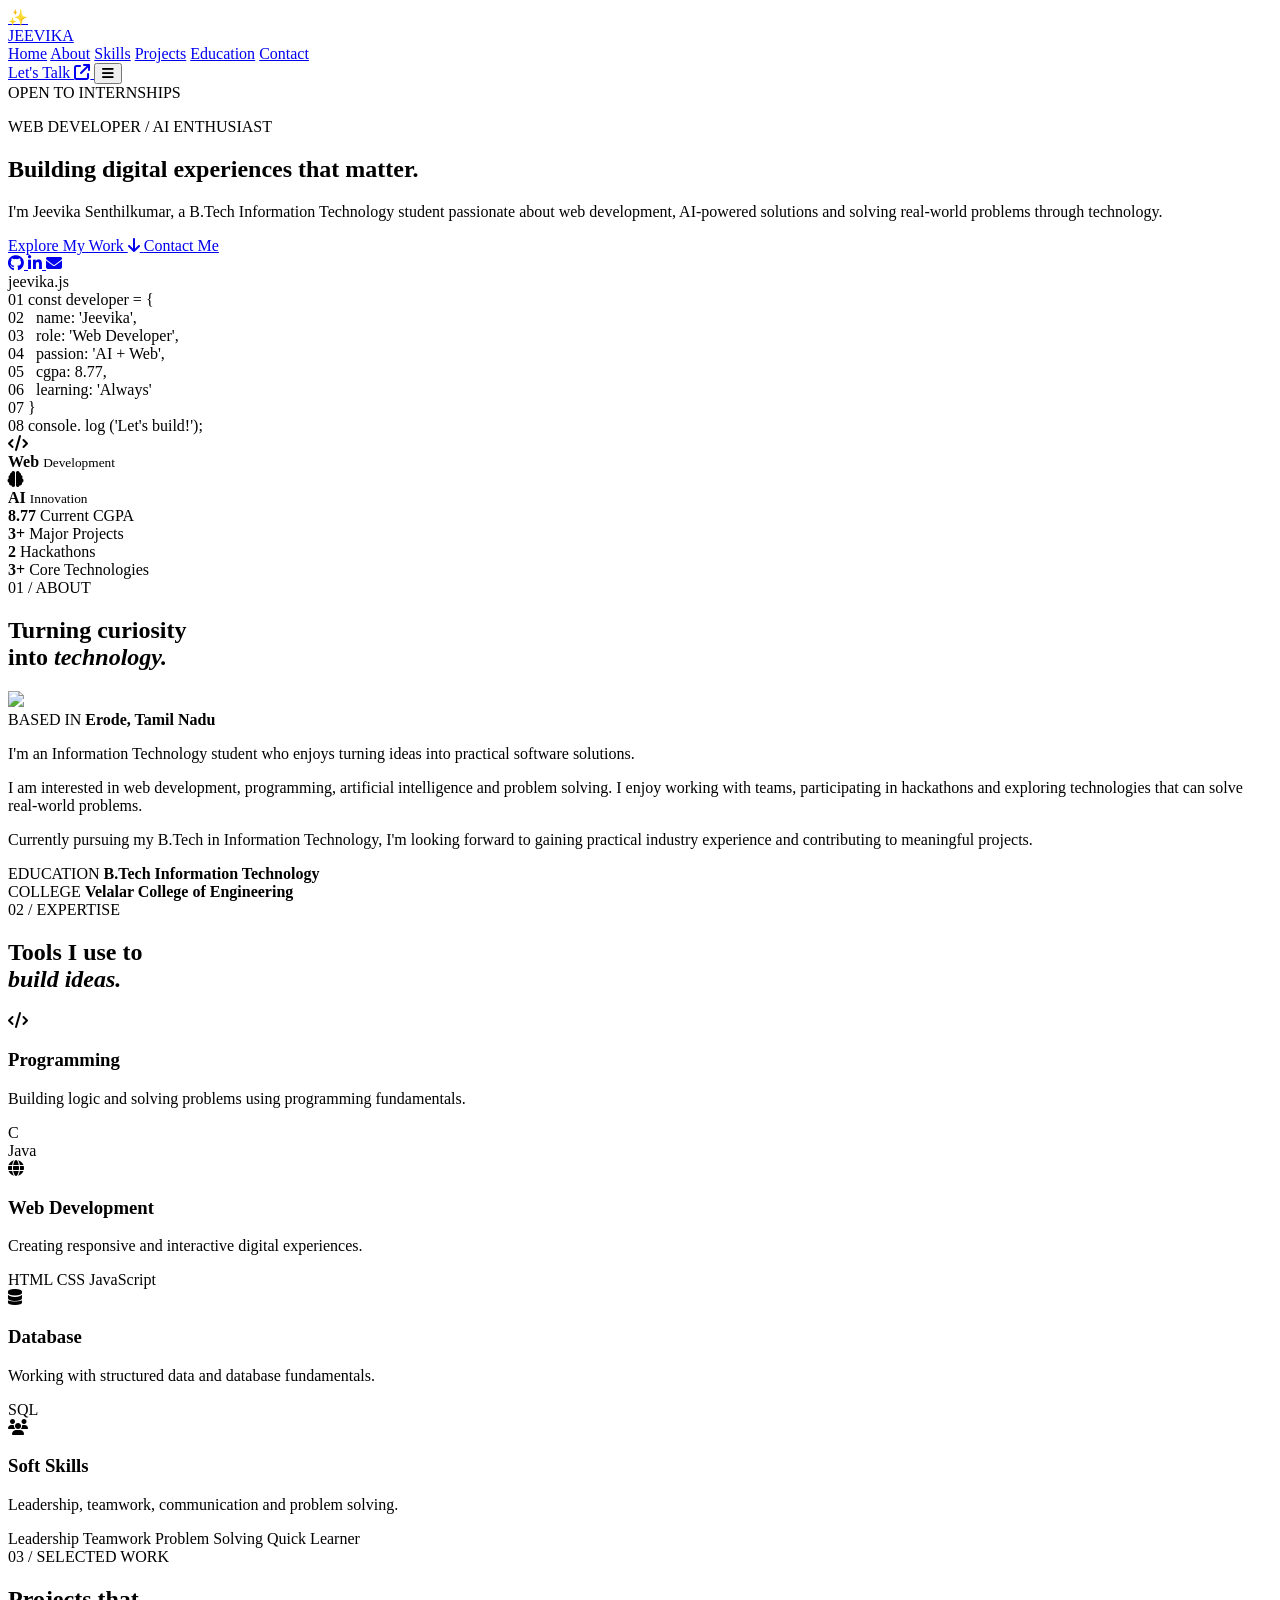
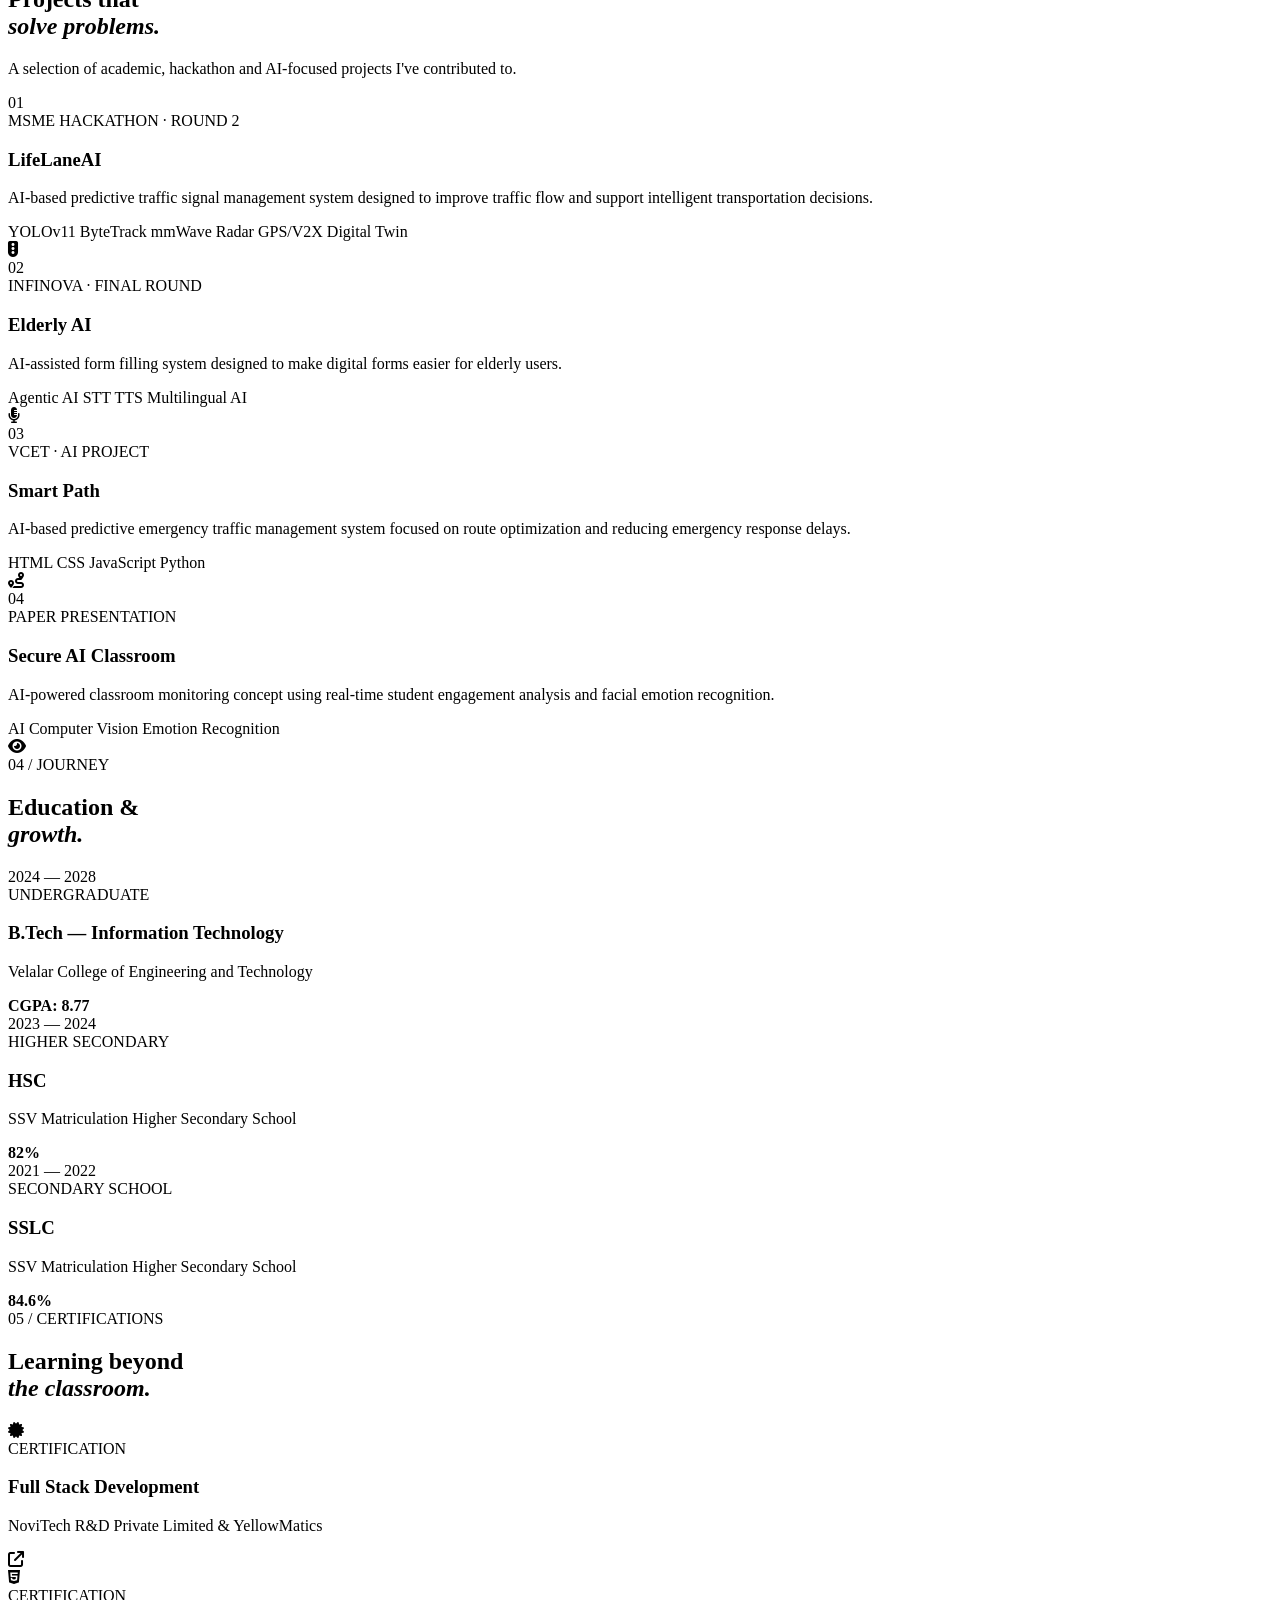
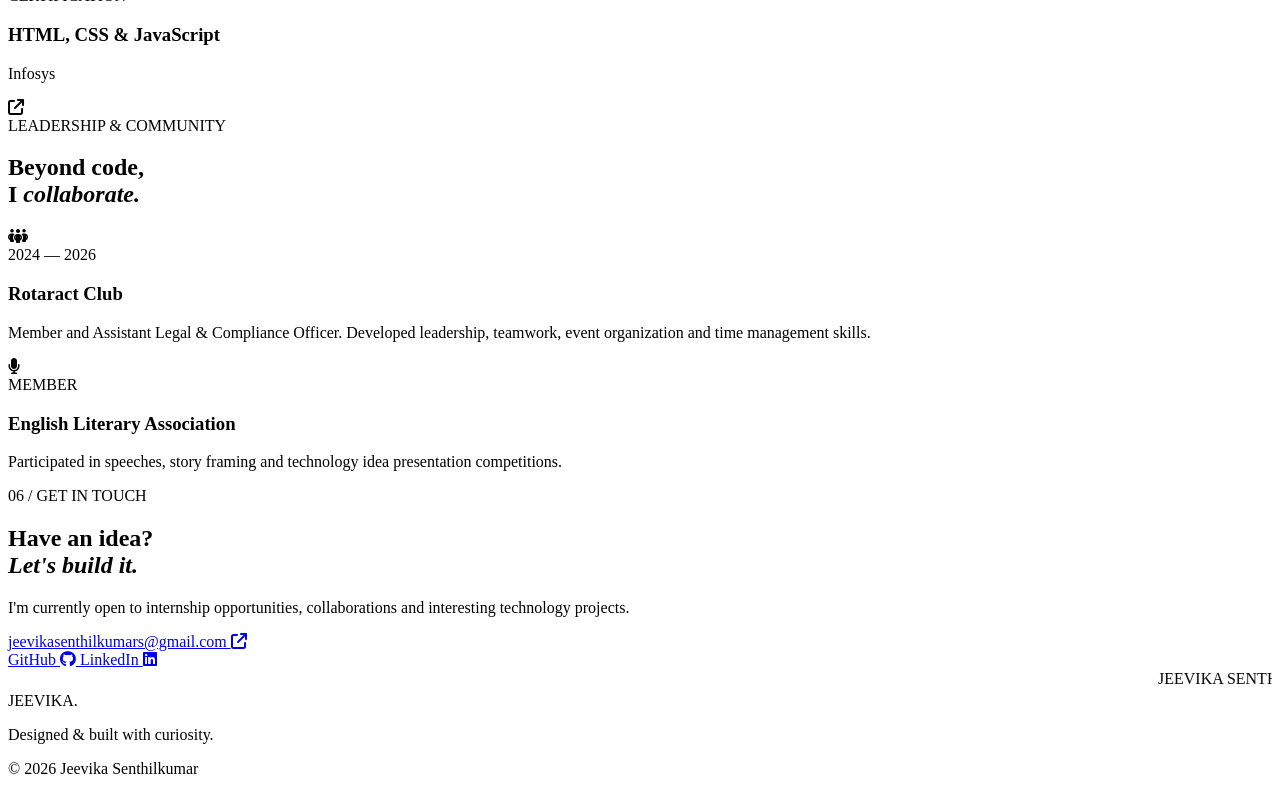
==== index.html @ b4bbfa2b "Rename index.html.html to index.html" ====
<!DOCTYPE html>
<html lang="en">
<head>
    <meta charset="UTF-8">
    <meta name="viewport" content="width=device-width, initial-scale=1.0">
    <title>Jeevika Senthilkumar | Web Developer</title>

    <meta
        name="description"
        content="Jeevika Senthilkumar - Web Developer, B.Tech Information Technology student and AI project enthusiast."
    >
    <link href="jeevi'port.css" rel="stylesheet">
    <link href="jeevi'port.js" rel="stylesheet">

    <link rel="preconnect" href="https://fonts.googleapis.com">
    <link rel="preconnect" href="https://fonts.gstatic.com" crossorigin>

    <link
        href="https://fonts.googleapis.com/css2?family=DM+Sans:wght@400;500;600;700&family=Space+Grotesk:wght@400;500;600;700&display=swap"
        rel="stylesheet"
    >

    <link
        rel="stylesheet"
        href="https://cdnjs.cloudflare.com/ajax/libs/font-awesome/6.5.2/css/all.min.css"
    >

    <link rel="stylesheet" href="style.css">
</head>

<body>

    <!-- CURSOR -->
    <div class="cursor"></div>
    <div class="cursor-dot"></div>

    <!-- BACKGROUND -->
    <div class="background">
        <div class="gradient-orb orb-1"></div>
        <div class="gradient-orb orb-2"></div>
        <div class="grid"></div>
    </div>

    <!-- NAVBAR -->
    <header class="navbar">

        <a href="#home" class="logo">
            <span>✨</span>
            <div>
                JEEVIKA<span></span>
            </div>
        </a>

        <nav id="navMenu">
            <a href="#home" class="active">Home</a>
            <a href="#about">About</a>
            <a href="#skills">Skills</a>
            <a href="#projects">Projects</a>
            <a href="#education">Education</a>
            <a href="#contact">Contact</a>
        </nav>

        <a href="#contact" class="nav-button">
            Let's Talk
            <i class="fa-solid fa-arrow-up-right-from-square"></i>
        </a>

        <button class="menu-btn" id="menuBtn">
            <i class="fa-solid fa-bars"></i>
        </button>

    </header>


    <main>

        <!-- HERO -->
        <section class="hero section" id="home">

            <div class="hero-content">

                <div class="available">
                    <span></span>
                    OPEN TO INTERNSHIPS
                </div>

                <p class="eyebrow">
                    WEB DEVELOPER / AI ENTHUSIAST
                </p>

                <h1>
                    Building digital
                    <span>experiences</span>
                    that matter.
                </h1>

                <p class="hero-description">
                    I'm Jeevika Senthilkumar, a B.Tech Information Technology
                    student passionate about web development, AI-powered
                    solutions and solving real-world problems through technology.
                </p>

                <div class="hero-buttons">

                    <a href="#projects" class="primary-btn">
                        Explore My Work
                        <i class="fa-solid fa-arrow-down"></i>
                    </a>

                    <a href="#contact" class="secondary-btn">
                        Contact Me
                    </a>

                </div>

                <div class="socials">

                    <a
                        href="https://github.com/JEEVIKA1107"
                        target="_blank"
                        aria-label="GitHub"
                    >
                        <i class="fa-brands fa-github"></i>
                    </a>

                    <a
                        href="https://linkedin.com/in/jeevika1104"
                        target="_blank"
                        aria-label="LinkedIn"
                    >
                        <i class="fa-brands fa-linkedin-in"></i>
                    </a>

                    <a
                        href="mailto:jeevikasenthilkumar@gmail.com"
                        aria-label="Email"
                    >
                        <i class="fa-solid fa-envelope"></i>
                    </a>

                </div>

            </div>


            <!-- HERO VISUAL -->
            <div class="hero-visual">

                <div class="code-card">

                    <div class="code-top">
                        <div class="window-buttons">
                            <span></span>
                            <span></span>
                            <span></span>
                        </div>

                        <div class="code-title">
                            jeevika.js
                        </div>
                    </div>

                    <div class="code-body">

                        <div>
                            <span class="code-number">01</span>
                            <span class="purple">const</span>
                            <span class="blue">developer</span>
                            =
                            <span class="orange">{</span>
                        </div>

                        <div>
                            <span class="code-number">02</span>
                            &nbsp;&nbsp;name:
                            <span class="green">'Jeevika'</span>,
                        </div>

                        <div>
                            <span class="code-number">03</span>
                            &nbsp;&nbsp;role:
                            <span class="green">'Web Developer'</span>,
                        </div>

                        <div>
                            <span class="code-number">04</span>
                            &nbsp;&nbsp;passion:
                            <span class="green">'AI + Web'</span>,
                        </div>

                        <div>
                            <span class="code-number">05</span>
                            &nbsp;&nbsp;cgpa:
                            <span class="yellow">8.77</span>,
                        </div>

                        <div>
                            <span class="code-number">06</span>
                            &nbsp;&nbsp;learning:
                            <span class="green">'Always'</span>
                        </div>

                        <div>
                            <span class="code-number">07</span>
                            <span class="orange">}</span>
                        </div>

                        <div class="typing-line">
                            <span class="code-number">08</span>
                            <span class="purple">console</span>.
                            <span class="blue">log</span>
                            (<span class="green">'Let's build!'</span>);
                            <span class="cursor-line"></span>
                        </div>

                    </div>

                </div>


                <div class="floating-card card-top">
                    <i class="fa-solid fa-code"></i>
                    <div>
                        <strong>Web</strong>
                        <small>Development</small>
                    </div>
                </div>


                <div class="floating-card card-bottom">
                    <i class="fa-solid fa-brain"></i>
                    <div>
                        <strong>AI</strong>
                        <small>Innovation</small>
                    </div>
                </div>

            </div>

        </section>


        <!-- STATS -->
        <section class="stats-section">

            <div class="stat">
                <strong>8.77</strong>
                <span>Current CGPA</span>
            </div>

            <div class="stat">
                <strong>3+</strong>
                <span>Major Projects</span>
            </div>

            <div class="stat">
                <strong>2</strong>
                <span>Hackathons</span>
            </div>

            <div class="stat">
                <strong>3+</strong>
                <span>Core Technologies</span>
            </div>

        </section>


        <!-- ABOUT -->
        <section class="section about" id="about">

            <div class="section-heading">
                <span>01 / ABOUT</span>
                <h2>Turning curiosity<br>into <em>technology.</em></h2>
            </div>

            <div class="about-grid">

                <div class="about-image">

                    <div class="image-frame">

                        <div class="image-placeholder">
          
                            <img src="jeevipiv.jpeg">
                        </div>

                        <div class="image-label">
                            <span>BASED IN</span>
                            <strong>Erode, Tamil Nadu</strong>
                        </div>

                    </div>

                </div>


                <div class="about-content">

                    <p class="large-text">
                        I'm an Information Technology student who enjoys
                        turning ideas into practical software solutions.
                    </p>

                    <p>
                        I am interested in web development, programming,
                        artificial intelligence and problem solving. I enjoy
                        working with teams, participating in hackathons and
                        exploring technologies that can solve real-world problems.
                    </p>

                    <p>
                        Currently pursuing my B.Tech in Information Technology,
                        I'm looking forward to gaining practical industry
                        experience and contributing to meaningful projects.
                    </p>

                    <div class="about-details">

                        <div>
                            <span>EDUCATION</span>
                            <strong>B.Tech Information Technology</strong>
                        </div>

                        <div>
                            <span>COLLEGE</span>
                            <strong>Velalar College of Engineering</strong>
                        </div>

                    </div>

                </div>

            </div>

        </section>


        <!-- SKILLS -->
        <section class="section skills-section" id="skills">

            <div class="section-heading">
                <span>02 / EXPERTISE</span>
                <h2>Tools I use to<br><em>build ideas.</em></h2>
            </div>


            <div class="skills-grid">

                <div class="skill-card">

                    <div class="skill-icon">
                        <i class="fa-solid fa-code"></i>
                    </div>

                    <h3>Programming</h3>

                    <p>
                        Building logic and solving problems using
                        programming fundamentals.
                    </p>

                    <div class="skill-list">

                        <div class="skill-item">
                            <span>C</span>
                            <div class="bar">
                                <i style="width: 78%"></i>
                            </div>
                        </div>

                        <div class="skill-item">
                            <span>Java</span>
                            <div class="bar">
                                <i style="width: 55%"></i>
                            </div>
                        </div>

                    </div>

                </div>


                <div class="skill-card featured-skill">

                    <div class="skill-icon">
                        <i class="fa-solid fa-globe"></i>
                    </div>

                    <h3>Web Development</h3>

                    <p>
                        Creating responsive and interactive digital
                        experiences.
                    </p>

                    <div class="tech-tags">
                        <span>HTML</span>
                        <span>CSS</span>
                        <span>JavaScript</span>
                    </div>

                </div>


                <div class="skill-card">

                    <div class="skill-icon">
                        <i class="fa-solid fa-database"></i>
                    </div>

                    <h3>Database</h3>

                    <p>
                        Working with structured data and database
                        fundamentals.
                    </p>

                    <div class="skill-list">

                        <div class="skill-item">
                            <span>SQL</span>
                            <div class="bar">
                                <i style="width: 72%"></i>
                            </div>
                        </div>

                    </div>

                </div>


                <div class="skill-card">

                    <div class="skill-icon">
                        <i class="fa-solid fa-users"></i>
                    </div>

                    <h3>Soft Skills</h3>

                    <p>
                        Leadership, teamwork, communication and
                        problem solving.
                    </p>

                    <div class="soft-tags">
                        <span>Leadership</span>
                        <span>Teamwork</span>
                        <span>Problem Solving</span>
                        <span>Quick Learner</span>
                    </div>

                </div>

            </div>

        </section>


        <!-- PROJECTS -->
        <section class="section projects-section" id="projects">

            <div class="section-heading projects-heading">

                <div>
                    <span>03 / SELECTED WORK</span>
                    <h2>Projects that<br><em>solve problems.</em></h2>
                </div>

                <p>
                    A selection of academic, hackathon and AI-focused
                    projects I've contributed to.
                </p>

            </div>


            <div class="projects-grid">

                <!-- PROJECT 1 -->
                <article class="project-card project-large">

                    <div class="project-number">01</div>

                    <div class="project-content">

                        <span class="project-type">
                            MSME HACKATHON · ROUND 2
                        </span>

                        <h3>LifeLaneAI</h3>

                        <p>
                            AI-based predictive traffic signal management
                            system designed to improve traffic flow and
                            support intelligent transportation decisions.
                        </p>

                        <div class="project-tech">
                            <span>YOLOv11</span>
                            <span>ByteTrack</span>
                            <span>mmWave Radar</span>
                            <span>GPS/V2X</span>
                            <span>Digital Twin</span>
                        </div>

                    </div>

                    <div class="project-icon">
                        <i class="fa-solid fa-traffic-light"></i>
                    </div>

                </article>


                <!-- PROJECT 2 -->
                <article class="project-card">

                    <div class="project-number">02</div>

                    <div class="project-content">

                        <span class="project-type">
                            INFINOVA · FINAL ROUND
                        </span>

                        <h3>Elderly AI</h3>

                        <p>
                            AI-assisted form filling system designed to
                            make digital forms easier for elderly users.
                        </p>

                        <div class="project-tech">
                            <span>Agentic AI</span>
                            <span>STT</span>
                            <span>TTS</span>
                            <span>Multilingual AI</span>
                        </div>

                    </div>

                    <div class="project-icon">
                        <i class="fa-solid fa-microphone-lines"></i>
                    </div>

                </article>


                <!-- PROJECT 3 -->
                <article class="project-card">

                    <div class="project-number">03</div>

                    <div class="project-content">

                        <span class="project-type">
                            VCET · AI PROJECT
                        </span>

                        <h3>Smart Path</h3>

                        <p>
                            AI-based predictive emergency traffic management
                            system focused on route optimization and reducing
                            emergency response delays.
                        </p>

                        <div class="project-tech">
                            <span>HTML</span>
                            <span>CSS</span>
                            <span>JavaScript</span>
                            <span>Python</span>
                        </div>

                    </div>

                    <div class="project-icon">
                        <i class="fa-solid fa-route"></i>
                    </div>

                </article>


                <!-- PROJECT 4 -->
                <article class="project-card">

                    <div class="project-number">04</div>

                    <div class="project-content">

                        <span class="project-type">
                            PAPER PRESENTATION
                        </span>

                        <h3>Secure AI Classroom</h3>

                        <p>
                            AI-powered classroom monitoring concept using
                            real-time student engagement analysis and facial
                            emotion recognition.
                        </p>

                        <div class="project-tech">
                            <span>AI</span>
                            <span>Computer Vision</span>
                            <span>Emotion Recognition</span>
                        </div>

                    </div>

                    <div class="project-icon">
                        <i class="fa-solid fa-eye"></i>
                    </div>

                </article>

            </div>

        </section>


        <!-- EDUCATION -->
        <section class="section education-section" id="education">

            <div class="section-heading">
                <span>04 / JOURNEY</span>
                <h2>Education &<br><em>growth.</em></h2>
            </div>


            <div class="timeline">

                <div class="timeline-item">

                    <div class="timeline-year">
                        2024 — 2028
                    </div>

                    <div class="timeline-dot"></div>

                    <div class="timeline-content">

                        <span>UNDERGRADUATE</span>

                        <h3>B.Tech — Information Technology</h3>

                        <p>
                            Velalar College of Engineering and Technology
                        </p>

                        <strong>CGPA: 8.77</strong>

                    </div>

                </div>


                <div class="timeline-item">

                    <div class="timeline-year">
                        2023 — 2024
                    </div>

                    <div class="timeline-dot"></div>

                    <div class="timeline-content">

                        <span>HIGHER SECONDARY</span>

                        <h3>HSC</h3>

                        <p>
                            SSV Matriculation Higher Secondary School
                        </p>

                        <strong>82%</strong>

                    </div>

                </div>


                <div class="timeline-item">

                    <div class="timeline-year">
                        2021 — 2022
                    </div>

                    <div class="timeline-dot"></div>

                    <div class="timeline-content">

                        <span>SECONDARY SCHOOL</span>

                        <h3>SSLC</h3>

                        <p>
                            SSV Matriculation Higher Secondary School
                        </p>

                        <strong>84.6%</strong>

                    </div>

                </div>

            </div>

        </section>


        <!-- CERTIFICATIONS -->
        <section class="section certifications">

            <div class="section-heading">
                <span>05 / CERTIFICATIONS</span>
                <h2>Learning beyond<br><em>the classroom.</em></h2>
            </div>


            <div class="cert-grid">

                <div class="cert-card">

                    <div class="cert-icon">
                        <i class="fa-solid fa-certificate"></i>
                    </div>

                    <div>
                        <span>CERTIFICATION</span>
                        <h3>Full Stack Development</h3>
                        <p>
                            NoviTech R&D Private Limited & YellowMatics
                        </p>
                    </div>

                    <i class="fa-solid fa-arrow-up-right-from-square arrow"></i>

                </div>


                <div class="cert-card">

                    <div class="cert-icon">
                        <i class="fa-brands fa-html5"></i>
                    </div>

                    <div>
                        <span>CERTIFICATION</span>
                        <h3>HTML, CSS & JavaScript</h3>
                        <p>
                            Infosys
                        </p>
                    </div>

                    <i class="fa-solid fa-arrow-up-right-from-square arrow"></i>

                </div>

            </div>

        </section>


        <!-- LEADERSHIP -->
        <section class="section leadership">

            <div class="leadership-box">

                <div>

                    <span class="eyebrow">
                        LEADERSHIP & COMMUNITY
                    </span>

                    <h2>
                        Beyond code,<br>
                        I <em>collaborate.</em>
                    </h2>

                </div>


                <div class="leadership-content">

                    <div class="leadership-item">

                        <div class="leadership-icon">
                            <i class="fa-solid fa-people-group"></i>
                        </div>

                        <div>
                            <span>2024 — 2026</span>

                            <h3>Rotaract Club</h3>

                            <p>
                                Member and Assistant Legal & Compliance Officer.
                                Developed leadership, teamwork, event organization
                                and time management skills.
                            </p>
                        </div>

                    </div>


                    <div class="leadership-item">

                        <div class="leadership-icon">
                            <i class="fa-solid fa-microphone"></i>
                        </div>

                        <div>

                            <span>MEMBER</span>

                            <h3>English Literary Association</h3>

                            <p>
                                Participated in speeches, story framing and
                                technology idea presentation competitions.
                            </p>

                        </div>

                    </div>

                </div>

            </div>

        </section>


        <!-- CONTACT -->
        <section class="section contact-section" id="contact">

            <div class="contact-wrapper">

                <span class="eyebrow">
                    06 / GET IN TOUCH
                </span>

                <h2>
                    Have an idea?
                    <br>
                    <em>Let's build it.</em>
                </h2>

                <p>
                    I'm currently open to internship opportunities,
                    collaborations and interesting technology projects.
                </p>

                <a
                    href="mailto:jeevikasenthilkumars@gmail.com"
                    class="email-link"
                >
                    jeevikasenthilkumars@gmail.com
                    <i class="fa-solid fa-arrow-up-right-from-square"></i>
                </a>

                <div class="contact-links">

                    <a
                        href="https://github.com/JEEVIKA1107"
                        target="_blank"
                    >
                        GitHub
                        <i class="fa-brands fa-github"></i>
                    </a>

                    <a
                        href="https://linkedin.com/in/jeevika1104"
                        target="_blank"
                    >
                        LinkedIn
                        <i class="fa-brands fa-linkedin"></i>
                    </a>

                </div>

            </div>

        </section>

    </main>


    <!-- FOOTER -->
    <footer>

        <div class="footer-logo">
            <marquee>JEEVIKA SENTHILKAUMAR Designed with passion ✨</marquee>
            JEEVIKA<span>.</span>
        </div>

        <p>
            Designed & built with curiosity.
        </p>

        <span>
            © 2026 Jeevika Senthilkumar
        </span>

    </footer>


    <script src="jeevi'port.js"></script>

</body>
</html>
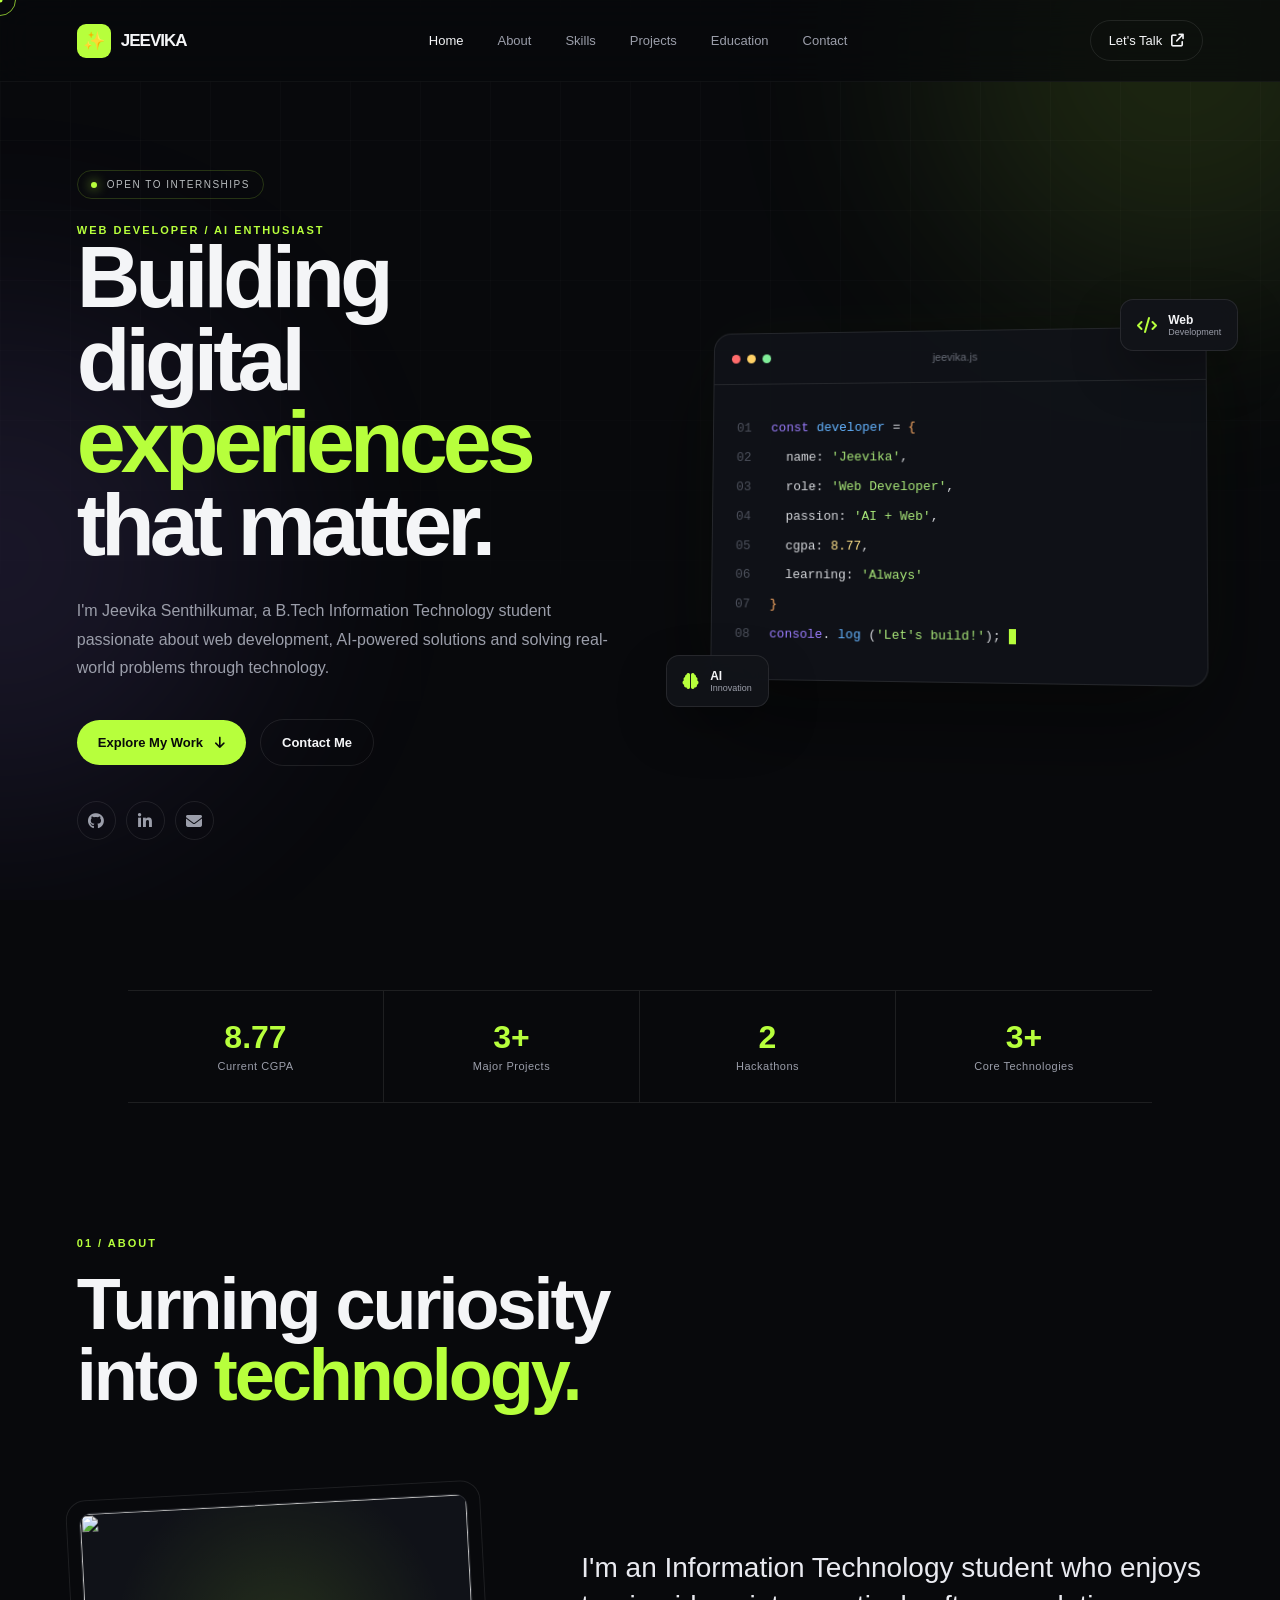
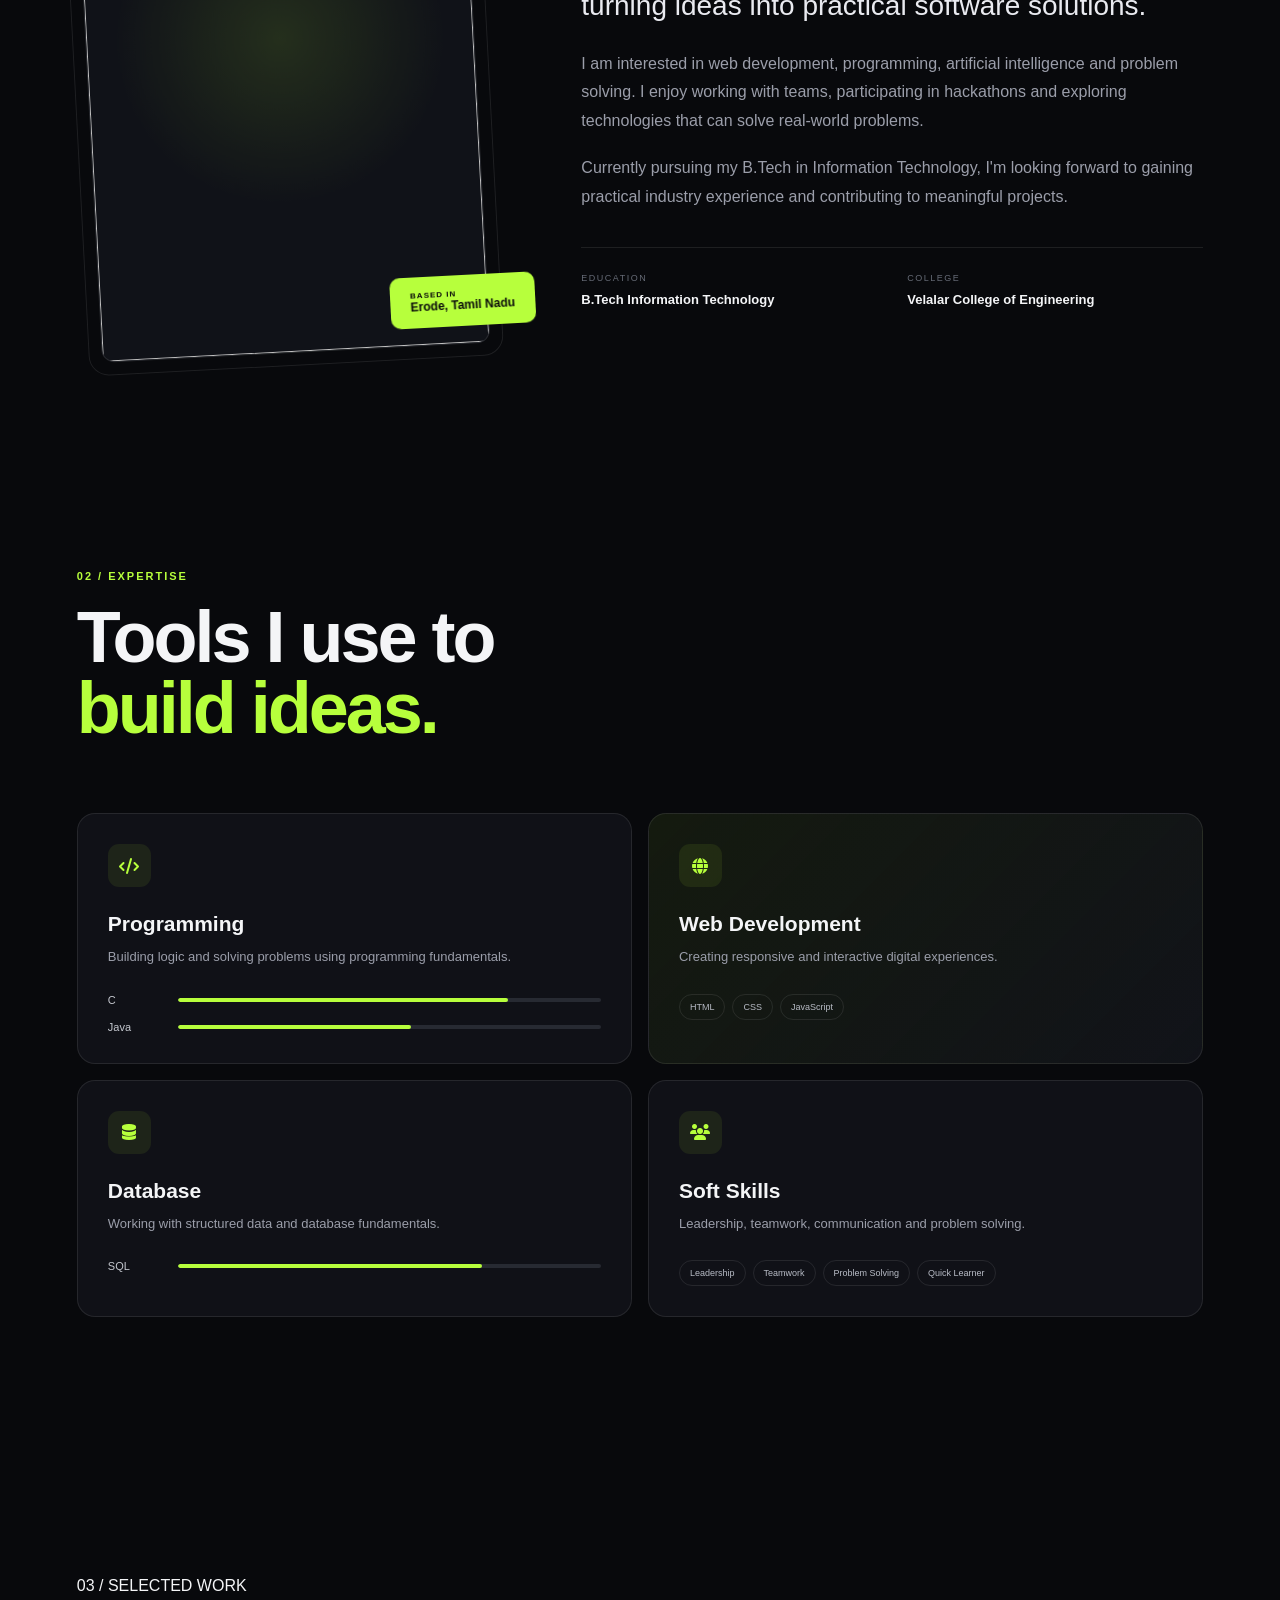
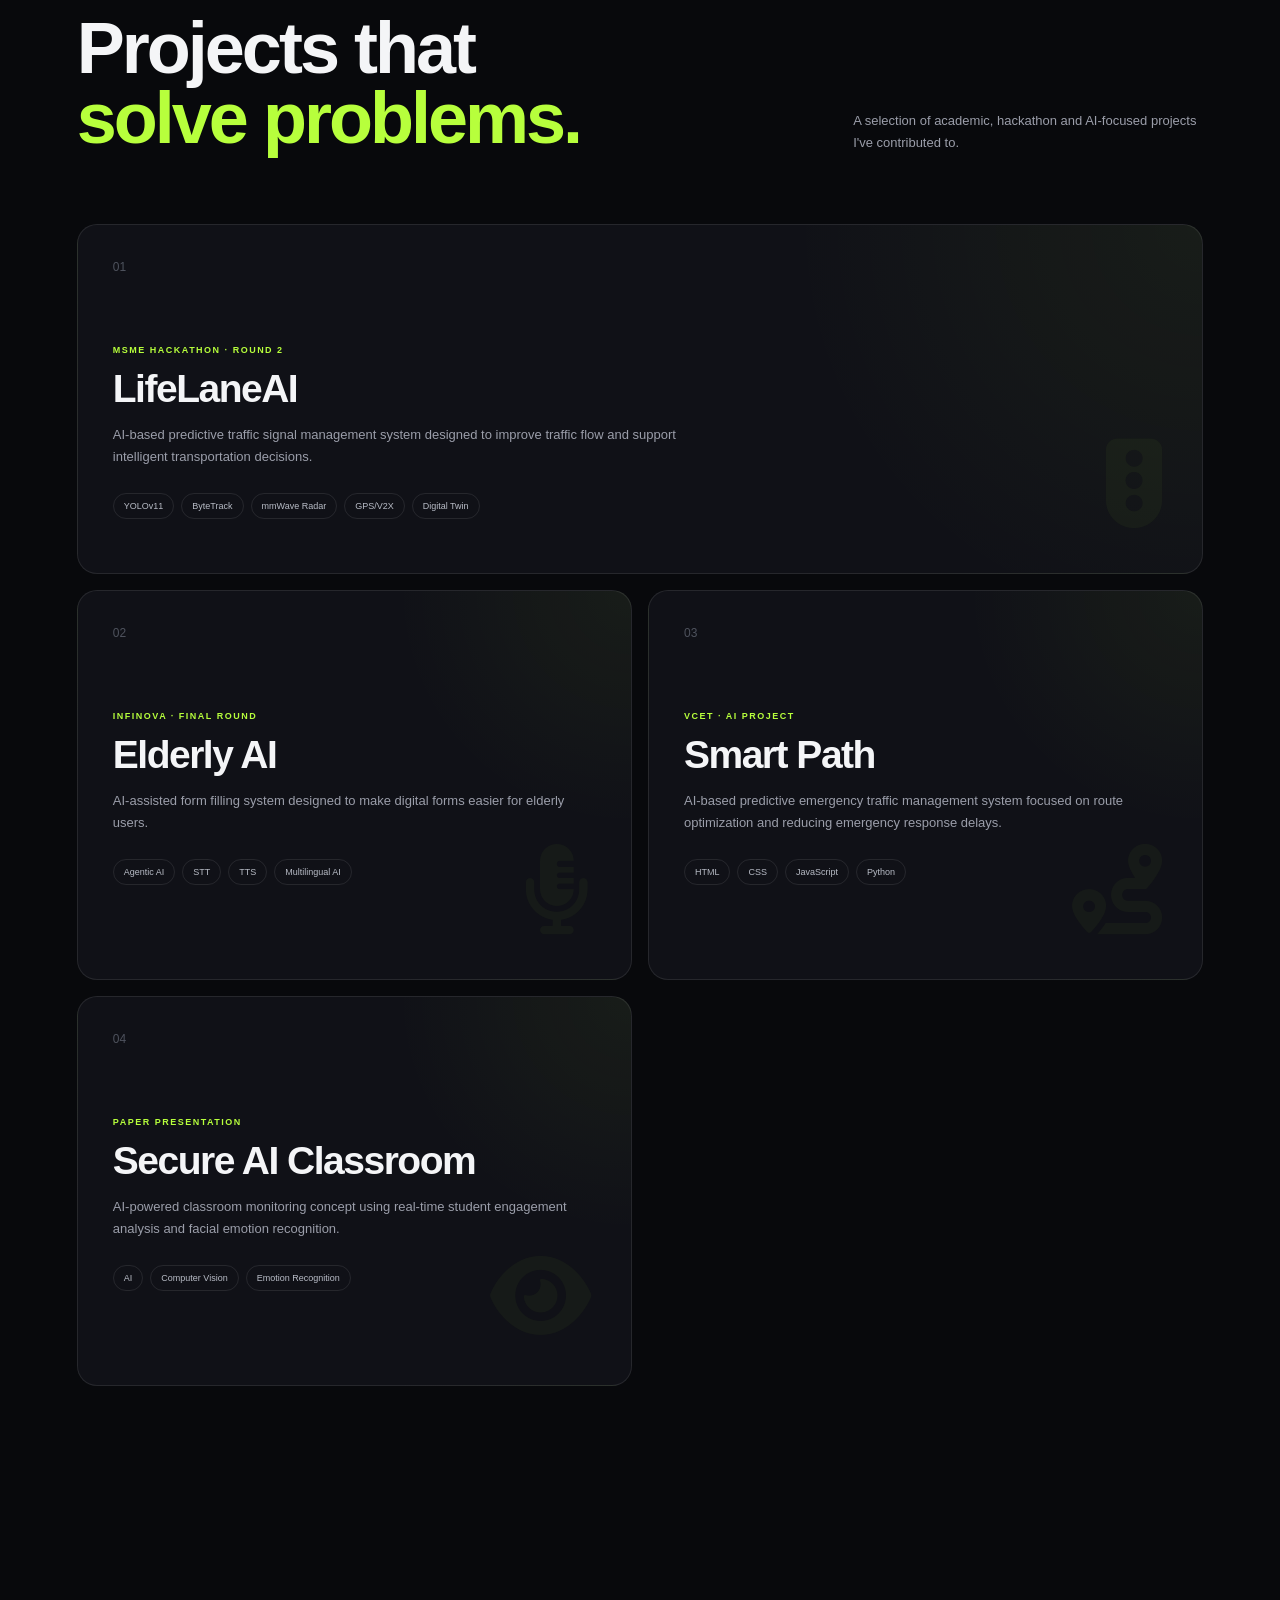
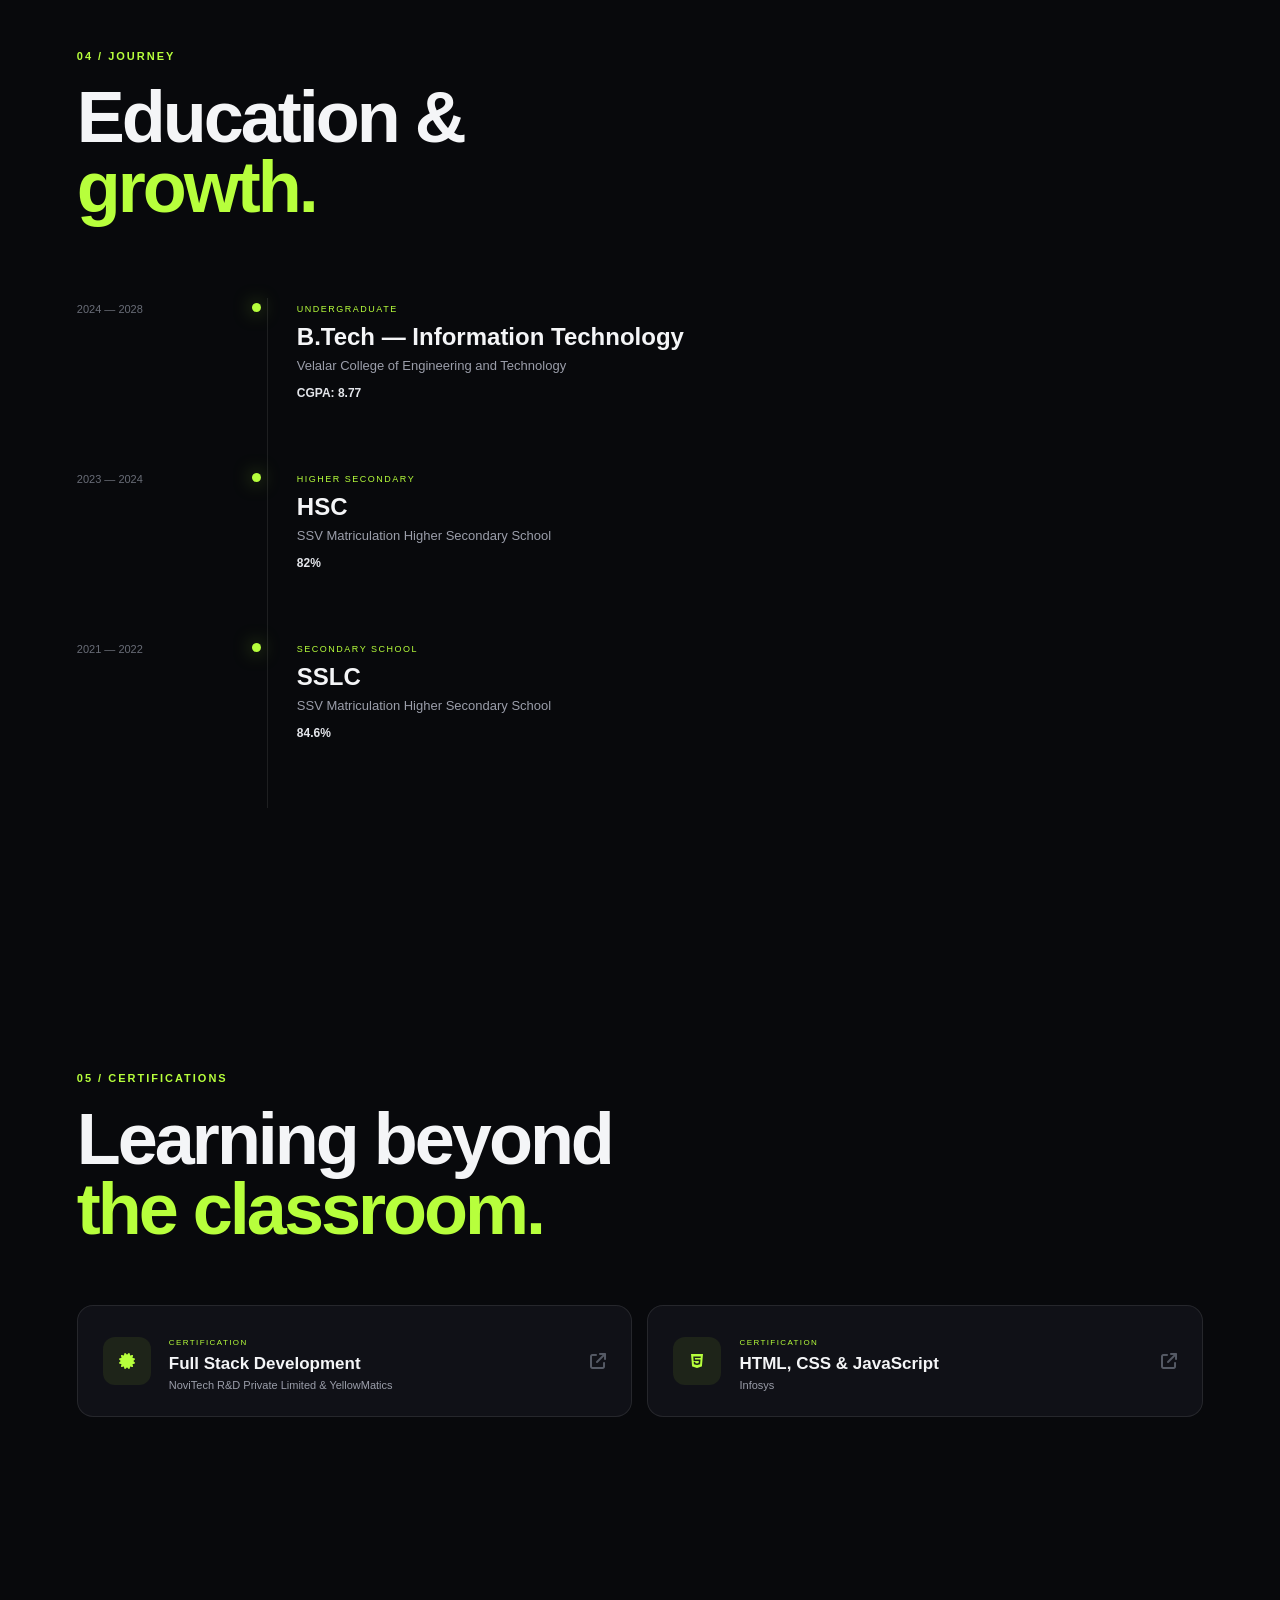
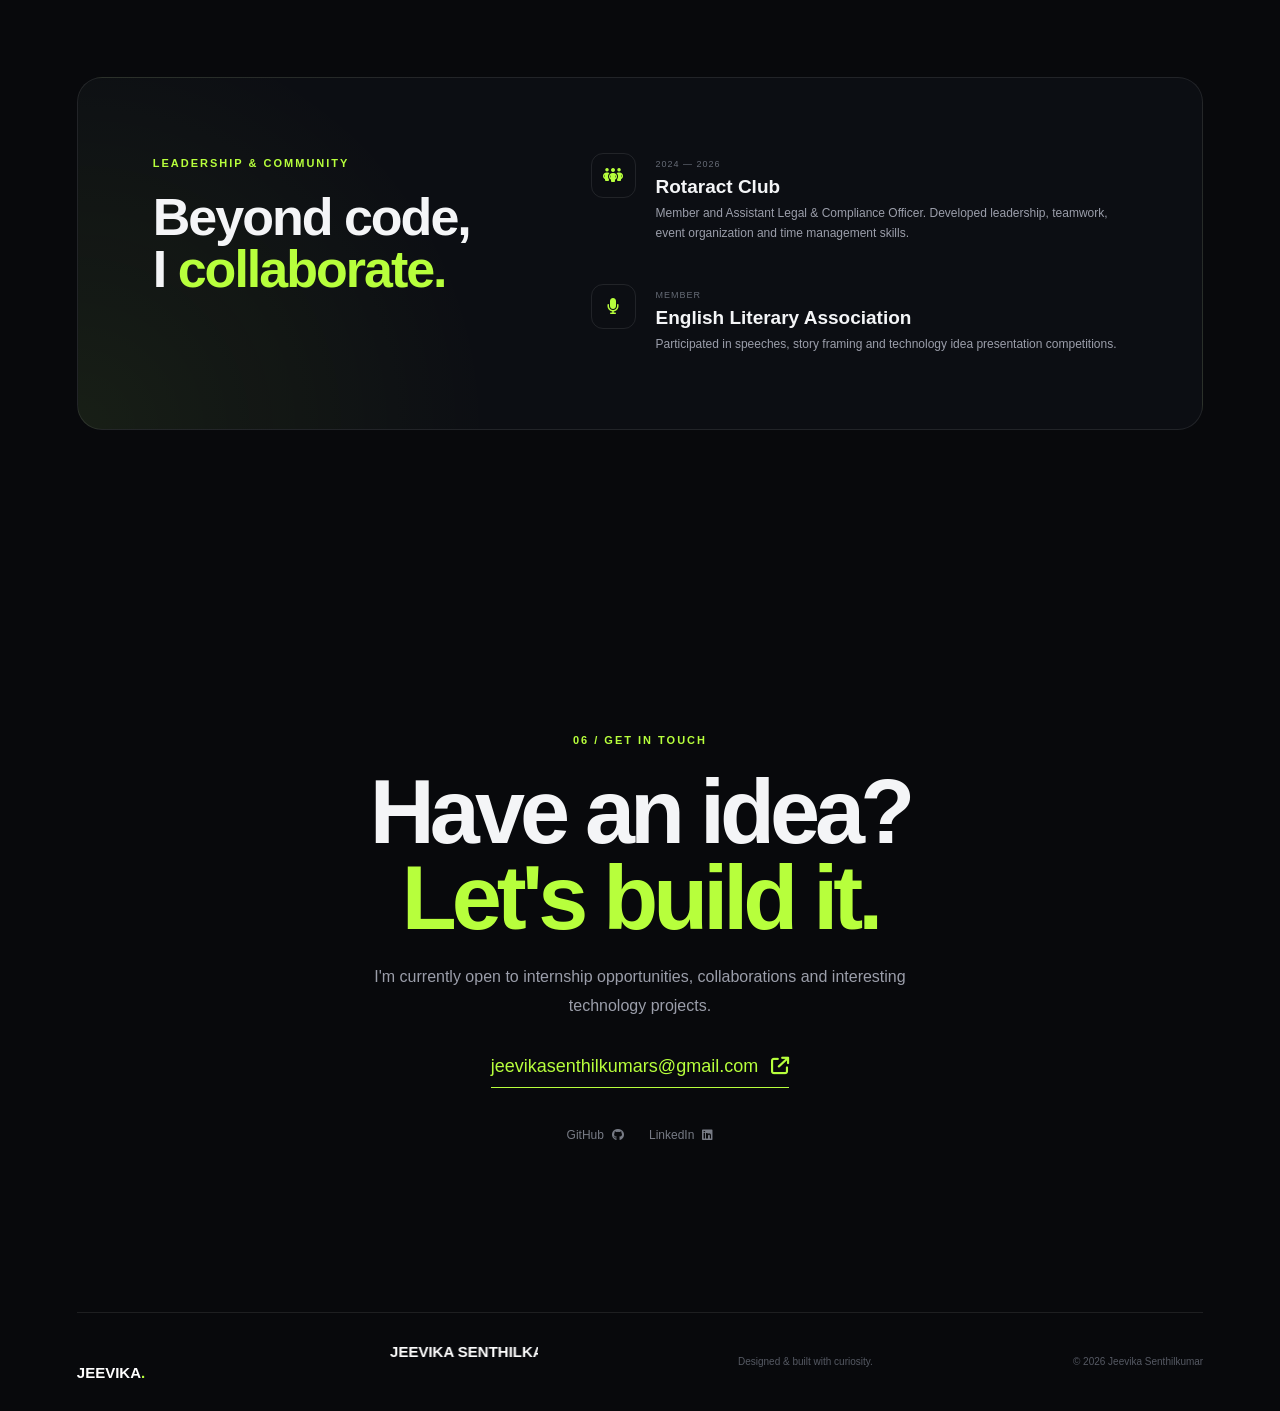
==== commit 5e86e76f: "Change css and js" ====
--- a/index.html
+++ b/index.html
@@ -9,8 +9,7 @@
         name="description"
         content="Jeevika Senthilkumar - Web Developer, B.Tech Information Technology student and AI project enthusiast."
     >
-    <link href="jeevi'port.css" rel="stylesheet">
-    <link href="jeevi'port.js" rel="stylesheet">
+    <link href="index.js" rel="stylesheet">
 
     <link rel="preconnect" href="https://fonts.googleapis.com">
     <link rel="preconnect" href="https://fonts.gstatic.com" crossorigin>
@@ -25,7 +24,7 @@
         href="https://cdnjs.cloudflare.com/ajax/libs/font-awesome/6.5.2/css/all.min.css"
     >
 
-    <link rel="stylesheet" href="style.css">
+    <link rel="stylesheet" href="index.css">
 </head>
 
 <body>
--- a/index.css
+++ b/index.css
@@ -0,0 +1,2034 @@
+:root {
+    --bg: #08090c;
+    --bg-soft: #0e1015;
+    --card: rgba(20, 22, 29, 0.72);
+
+    --text: #f4f5f7;
+    --muted: #9b9eaa;
+
+    --accent: #b7ff3c;
+    --accent-dark: #8fcf20;
+
+    --border: rgba(255,255,255,0.09);
+
+    --purple: #9b7cff;
+    --blue: #63b3ff;
+    --orange: #ffad66;
+    --green: #a9e879;
+    --yellow: #ffe28a;
+
+    --font-main: "DM Sans", sans-serif;
+    --font-display: "Space Grotesk", sans-serif;
+}
+
+
+/* =========================================
+   RESET
+========================================= */
+
+* {
+    margin: 0;
+    padding: 0;
+    box-sizing: border-box;
+}
+
+html {
+    scroll-behavior: smooth;
+}
+
+body {
+    background: var(--bg);
+    color: var(--text);
+    font-family: var(--font-main);
+    overflow-x: hidden;
+}
+
+a {
+    color: inherit;
+    text-decoration: none;
+}
+
+button {
+    font-family: inherit;
+}
+
+
+/* =========================================
+   BACKGROUND
+========================================= */
+
+.background {
+    position: fixed;
+    inset: 0;
+    z-index: -10;
+    overflow: hidden;
+    pointer-events: none;
+}
+
+.grid {
+    position: absolute;
+    inset: 0;
+
+    background-image:
+        linear-gradient(
+            rgba(255,255,255,0.025) 1px,
+            transparent 1px
+        ),
+        linear-gradient(
+            90deg,
+            rgba(255,255,255,0.025) 1px,
+            transparent 1px
+        );
+
+    background-size: 70px 70px;
+
+    mask-image: linear-gradient(
+        to bottom,
+        black,
+        transparent 85%
+    );
+}
+
+.gradient-orb {
+    position: absolute;
+
+    width: 500px;
+    height: 500px;
+
+    border-radius: 50%;
+
+    filter: blur(120px);
+
+    opacity: 0.12;
+}
+
+.orb-1 {
+    background: var(--accent);
+
+    top: -200px;
+    right: -150px;
+}
+
+.orb-2 {
+    background: var(--purple);
+
+    bottom: 10%;
+    left: -250px;
+}
+
+
+/* =========================================
+   CUSTOM CURSOR
+========================================= */
+
+.cursor {
+    width: 32px;
+    height: 32px;
+
+    border: 1px solid rgba(183,255,60,0.7);
+
+    border-radius: 50%;
+
+    position: fixed;
+
+    pointer-events: none;
+
+    z-index: 9999;
+
+    transform: translate(-50%, -50%);
+
+    transition:
+        width .2s,
+        height .2s,
+        background .2s;
+}
+
+.cursor-dot {
+    width: 5px;
+    height: 5px;
+
+    background: var(--accent);
+
+    border-radius: 50%;
+
+    position: fixed;
+
+    pointer-events: none;
+
+    z-index: 10000;
+
+    transform: translate(-50%, -50%);
+}
+
+
+/* =========================================
+   NAVBAR
+========================================= */
+
+.navbar {
+    position: fixed;
+
+    top: 0;
+    left: 0;
+
+    width: 100%;
+    height: 82px;
+
+    padding: 0 6%;
+
+    display: flex;
+
+    align-items: center;
+
+    justify-content: space-between;
+
+    z-index: 1000;
+
+    background: rgba(8,9,12,0.72);
+
+    backdrop-filter: blur(18px);
+
+    border-bottom: 1px solid rgba(255,255,255,0.04);
+}
+
+
+/* LOGO */
+
+.logo {
+    display: flex;
+
+    align-items: center;
+
+    gap: 10px;
+
+    font-family: var(--font-display);
+
+    font-weight: 700;
+
+    letter-spacing: -1px;
+}
+
+.logo > span {
+    width: 34px;
+    height: 34px;
+
+    display: grid;
+
+    place-items: center;
+
+    border-radius: 9px;
+
+    background: var(--accent);
+
+    color: #0b0c0e;
+
+    font-size: 18px;
+}
+
+.logo div {
+    font-size: 17px;
+}
+
+.logo div span,
+.footer-logo span {
+    color: var(--accent);
+}
+
+
+/* NAV */
+
+nav {
+    display: flex;
+
+    align-items: center;
+
+    gap: 34px;
+}
+
+nav a {
+    color: var(--muted);
+
+    font-size: 13px;
+
+    font-weight: 500;
+
+    transition: color .25s;
+}
+
+nav a:hover,
+nav a.active {
+    color: var(--text);
+}
+
+
+/* NAV BUTTON */
+
+.nav-button {
+    border: 1px solid var(--border);
+
+    padding: 12px 18px;
+
+    border-radius: 50px;
+
+    font-size: 13px;
+
+    display: flex;
+
+    gap: 9px;
+
+    align-items: center;
+
+    transition: .3s;
+}
+
+.nav-button:hover {
+    background: var(--accent);
+
+    color: #08090c;
+
+    border-color: var(--accent);
+}
+
+
+/* MOBILE BUTTON */
+
+.menu-btn {
+    display: none;
+
+    border: 0;
+
+    background: none;
+
+    color: white;
+
+    font-size: 22px;
+}
+
+
+/* =========================================
+   COMMON SECTION
+========================================= */
+
+.section {
+    width: min(1200px, 88%);
+
+    margin: auto;
+
+    padding: 130px 0;
+}
+
+.section-heading > span,
+.eyebrow {
+    color: var(--accent);
+
+    font-size: 11px;
+
+    font-weight: 700;
+
+    letter-spacing: 2px;
+}
+
+.section-heading h2 {
+    font-family: var(--font-display);
+
+    font-size: clamp(42px, 6vw, 72px);
+
+    line-height: .98;
+
+    letter-spacing: -3px;
+
+    margin-top: 18px;
+}
+
+.section-heading h2 em,
+.contact-section h2 em,
+.leadership-box h2 em {
+    color: var(--accent);
+
+    font-style: normal;
+}
+
+
+/* =========================================
+   HERO
+========================================= */
+
+.hero {
+    min-height: 100vh;
+
+    padding-top: 170px;
+
+    display: grid;
+
+    grid-template-columns: 1.05fr .95fr;
+
+    align-items: center;
+
+    gap: 80px;
+}
+
+
+/* AVAILABLE BAR */
+
+.available {
+    display: inline-flex;
+
+    align-items: center;
+
+    gap: 10px;
+
+    border: 1px solid rgba(183,255,60,.18);
+
+    padding: 8px 13px;
+
+    border-radius: 100px;
+
+    color: #b8bcbe;
+
+    font-size: 10px;
+
+    letter-spacing: 1.5px;
+
+    margin-bottom: 25px;
+}
+
+.available span {
+    width: 6px;
+    height: 6px;
+
+    background: var(--accent);
+
+    border-radius: 50%;
+
+    box-shadow: 0 0 12px var(--accent);
+
+    flex-shrink: 0;
+}
+
+
+/* HERO TITLE */
+
+.hero h1 {
+    font-family: var(--font-display);
+
+    font-size: clamp(54px, 7vw, 88px);
+
+    line-height: .94;
+
+    letter-spacing: -5px;
+
+    max-width: 850px;
+}
+
+.hero h1 span {
+    color: var(--accent);
+}
+
+
+/* HERO DESCRIPTION */
+
+.hero-description {
+    color: var(--muted);
+
+    line-height: 1.8;
+
+    max-width: 580px;
+
+    margin-top: 30px;
+
+    font-size: 16px;
+}
+
+
+/* HERO BUTTONS */
+
+.hero-buttons {
+    display: flex;
+
+    align-items: center;
+
+    gap: 14px;
+
+    margin-top: 36px;
+}
+
+.primary-btn,
+.secondary-btn {
+    display: inline-flex;
+
+    align-items: center;
+
+    gap: 12px;
+
+    padding: 15px 21px;
+
+    border-radius: 50px;
+
+    font-size: 13px;
+
+    font-weight: 600;
+
+    transition: .3s;
+}
+
+.primary-btn {
+    background: var(--accent);
+
+    color: #090b0a;
+}
+
+.primary-btn:hover {
+    transform: translateY(-3px);
+
+    box-shadow: 0 10px 30px rgba(183,255,60,.15);
+}
+
+.secondary-btn {
+    border: 1px solid var(--border);
+}
+
+.secondary-btn:hover {
+    background: white;
+
+    color: #08090c;
+}
+
+
+/* SOCIAL */
+
+.socials {
+    display: flex;
+
+    gap: 10px;
+
+    margin-top: 35px;
+}
+
+.socials a {
+    width: 39px;
+    height: 39px;
+
+    display: grid;
+
+    place-items: center;
+
+    border: 1px solid var(--border);
+
+    border-radius: 50%;
+
+    color: var(--muted);
+
+    transition: .3s;
+}
+
+.socials a:hover {
+    border-color: var(--accent);
+
+    color: var(--accent);
+
+    transform: translateY(-3px);
+}
+
+
+/* =========================================
+   CODE CARD
+========================================= */
+
+.hero-visual {
+    position: relative;
+}
+
+.code-card {
+    position: relative;
+
+    background: rgba(16,18,24,.9);
+
+    border: 1px solid var(--border);
+
+    border-radius: 18px;
+
+    overflow: hidden;
+
+    box-shadow:
+        0 40px 100px rgba(0,0,0,.5),
+        0 0 80px rgba(183,255,60,.03);
+
+    transform:
+        perspective(1000px)
+        rotateY(-5deg)
+        rotateX(2deg);
+
+    transition: transform .5s;
+}
+
+.hero-visual:hover .code-card {
+    transform:
+        perspective(1000px)
+        rotateY(0)
+        rotateX(0);
+}
+
+
+/* CODE HEADER */
+
+.code-top {
+    height: 52px;
+
+    border-bottom: 1px solid var(--border);
+
+    display: flex;
+
+    align-items: center;
+
+    padding: 0 18px;
+
+    position: relative;
+}
+
+.window-buttons {
+    display: flex;
+
+    gap: 7px;
+}
+
+.window-buttons span {
+    width: 9px;
+    height: 9px;
+
+    border-radius: 50%;
+
+    background: #555;
+}
+
+.window-buttons span:first-child {
+    background: #ff6b6b;
+}
+
+.window-buttons span:nth-child(2) {
+    background: #ffd166;
+}
+
+.window-buttons span:nth-child(3) {
+    background: #80ed99;
+}
+
+.code-title {
+    position: absolute;
+
+    left: 50%;
+
+    transform: translateX(-50%);
+
+    color: #666b76;
+
+    font-size: 11px;
+}
+
+
+/* CODE BODY */
+
+.code-body {
+    padding: 30px 24px;
+
+    font-family: monospace;
+
+    font-size: 13px;
+
+    line-height: 2.3;
+
+    color: #d4d6db;
+}
+
+.code-number {
+    color: #4b4f5b;
+
+    display: inline-block;
+
+    width: 28px;
+}
+
+.purple {
+    color: var(--purple);
+}
+
+.blue {
+    color: var(--blue);
+}
+
+.orange {
+    color: var(--orange);
+}
+
+.green {
+    color: var(--green);
+}
+
+.yellow {
+    color: var(--yellow);
+}
+
+
+/* TYPING CURSOR */
+
+.cursor-line {
+    width: 7px;
+
+    height: 15px;
+
+    background: var(--accent);
+
+    display: inline-block;
+
+    vertical-align: middle;
+
+    animation: blink 1s infinite;
+}
+
+@keyframes blink {
+    50% {
+        opacity: 0;
+    }
+}
+
+
+/* =========================================
+   FLOATING CARDS
+========================================= */
+
+.floating-card {
+    position: absolute;
+
+    background: rgba(18,20,26,.92);
+
+    border: 1px solid var(--border);
+
+    backdrop-filter: blur(15px);
+
+    border-radius: 13px;
+
+    padding: 13px 16px;
+
+    display: flex;
+
+    align-items: center;
+
+    gap: 11px;
+
+    box-shadow: 0 20px 50px rgba(0,0,0,.3);
+
+    animation: float 4s ease-in-out infinite;
+}
+
+.floating-card i {
+    color: var(--accent);
+}
+
+.floating-card div {
+    display: flex;
+
+    flex-direction: column;
+}
+
+.floating-card strong {
+    font-size: 12px;
+}
+
+.floating-card small {
+    color: var(--muted);
+
+    font-size: 9px;
+}
+
+.card-top {
+    top: -30px;
+
+    right: -35px;
+}
+
+.card-bottom {
+    bottom: -25px;
+
+    left: -40px;
+
+    animation-delay: -2s;
+}
+
+@keyframes float {
+    50% {
+        transform: translateY(-10px);
+    }
+}
+
+
+/* =========================================
+   STATS
+========================================= */
+
+.stats-section {
+    width: min(1100px, 80%);
+
+    margin: 20px auto 0;
+
+    display: grid;
+
+    grid-template-columns: repeat(4,1fr);
+
+    border-top: 1px solid var(--border);
+
+    border-bottom: 1px solid var(--border);
+}
+
+.stat {
+    padding: 28px;
+
+    text-align: center;
+
+    border-right: 1px solid var(--border);
+}
+
+.stat:last-child {
+    border: none;
+}
+
+.stat strong {
+    font-family: var(--font-display);
+
+    font-size: 32px;
+
+    color: var(--accent);
+
+    display: block;
+}
+
+.stat span {
+    color: var(--muted);
+
+    font-size: 11px;
+
+    letter-spacing: .5px;
+}
+
+
+/* =========================================
+   ABOUT
+========================================= */
+
+.about-grid {
+    display: grid;
+
+    grid-template-columns: .8fr 1.2fr;
+
+    gap: 90px;
+
+    margin-top: 80px;
+
+    align-items: center;
+}
+
+
+/* =========================================
+   PROFILE IMAGE
+========================================= */
+
+.about-image {
+    max-width: 500px;
+}
+
+.image-frame {
+    position: relative;
+
+    border: 1px solid var(--border);
+
+    padding: 12px;
+
+    border-radius: 20px;
+
+    transform: rotate(-3deg);
+
+    transition: transform .4s ease;
+}
+
+.image-frame:hover {
+    transform: rotate(0deg) scale(1.02);
+}
+
+
+/* IMAGE CONTAINER */
+
+.image-placeholder {
+    height: 450px;
+
+    width: 100%;
+
+    border-radius: 13px;
+
+    overflow: hidden;
+
+    border: 1px solid var(--border);
+
+    background:
+        radial-gradient(
+            circle at 50% 30%,
+            rgba(183,255,60,.12),
+            transparent 45%
+        ),
+        #101218;
+}
+
+
+/* ACTUAL IMAGE */
+
+.image-placeholder img {
+    width: 100%;
+
+    height: 100%;
+
+    display: block;
+
+    object-fit: cover;
+
+    object-position: center;
+
+    transition: transform .5s ease;
+}
+
+.image-placeholder:hover img {
+    transform: scale(1.04);
+}
+
+
+/* IMAGE LABEL */
+
+.image-label {
+    position: absolute;
+
+    right: -35px;
+
+    bottom: 30px;
+
+    padding: 14px 20px;
+
+    background: var(--accent);
+
+    color: #090b0a;
+
+    border-radius: 10px;
+
+    display: flex;
+
+    flex-direction: column;
+}
+
+.image-label span {
+    font-size: 8px;
+
+    font-weight: 700;
+
+    letter-spacing: 1px;
+}
+
+.image-label strong {
+    font-size: 12px;
+}
+
+
+/* ABOUT CONTENT */
+
+.about-content .large-text {
+    font-family: var(--font-display);
+
+    font-size: 28px;
+
+    line-height: 1.35;
+
+    margin-bottom: 25px;
+
+    color: #e9eaf0;
+}
+
+.about-content p:not(.large-text) {
+    color: var(--muted);
+
+    line-height: 1.8;
+
+    margin-bottom: 18px;
+}
+
+
+/* ABOUT DETAILS */
+
+.about-details {
+    display: grid;
+
+    grid-template-columns: 1fr 1fr;
+
+    margin-top: 35px;
+
+    border-top: 1px solid var(--border);
+
+    padding-top: 25px;
+
+    gap: 30px;
+}
+
+.about-details span {
+    color: #666b76;
+
+    font-size: 9px;
+
+    letter-spacing: 1.5px;
+
+    display: block;
+
+    margin-bottom: 7px;
+}
+
+.about-details strong {
+    font-size: 13px;
+}
+
+
+/* =========================================
+   SKILLS
+========================================= */
+
+.skills-section {
+    padding-top: 70px;
+}
+
+.skills-grid {
+    margin-top: 70px;
+
+    display: grid;
+
+    grid-template-columns: repeat(2,1fr);
+
+    gap: 16px;
+}
+
+.skill-card {
+    background: var(--card);
+
+    border: 1px solid var(--border);
+
+    border-radius: 18px;
+
+    padding: 30px;
+
+    transition: .35s;
+}
+
+.skill-card:hover {
+    transform: translateY(-7px);
+
+    border-color: rgba(183,255,60,.25);
+}
+
+.featured-skill {
+    background:
+        linear-gradient(
+            135deg,
+            rgba(183,255,60,.07),
+            rgba(20,22,29,.8)
+        );
+}
+
+.skill-icon {
+    width: 43px;
+
+    height: 43px;
+
+    border-radius: 11px;
+
+    background: rgba(183,255,60,.08);
+
+    color: var(--accent);
+
+    display: grid;
+
+    place-items: center;
+
+    margin-bottom: 25px;
+}
+
+.skill-card h3 {
+    font-family: var(--font-display);
+
+    font-size: 21px;
+
+    margin-bottom: 10px;
+}
+
+.skill-card > p {
+    color: var(--muted);
+
+    font-size: 13px;
+
+    line-height: 1.7;
+
+    margin-bottom: 25px;
+}
+
+
+/* SKILL BARS */
+
+.skill-list {
+    display: flex;
+
+    flex-direction: column;
+
+    gap: 15px;
+}
+
+.skill-item {
+    display: grid;
+
+    grid-template-columns: 70px 1fr;
+
+    align-items: center;
+
+    font-size: 11px;
+
+    color: #c5c8cf;
+}
+
+.bar {
+    height: 4px;
+
+    background: #272a32;
+
+    border-radius: 20px;
+
+    overflow: hidden;
+}
+
+.bar i {
+    display: block;
+
+    height: 100%;
+
+    background: var(--accent);
+
+    border-radius: 20px;
+}
+
+
+/* TAGS */
+
+.tech-tags,
+.soft-tags {
+    display: flex;
+
+    flex-wrap: wrap;
+
+    gap: 7px;
+}
+
+.tech-tags span,
+.soft-tags span,
+.project-tech span {
+    padding: 7px 10px;
+
+    border: 1px solid var(--border);
+
+    border-radius: 50px;
+
+    font-size: 9px;
+
+    color: #b9bdc7;
+}
+
+
+/* =========================================
+   PROJECTS
+========================================= */
+
+.projects-heading {
+    display: flex;
+
+    justify-content: space-between;
+
+    align-items: end;
+
+    gap: 50px;
+}
+
+.projects-heading > p {
+    max-width: 350px;
+
+    color: var(--muted);
+
+    line-height: 1.7;
+
+    font-size: 13px;
+}
+
+.projects-grid {
+    display: grid;
+
+    grid-template-columns: repeat(2,1fr);
+
+    gap: 16px;
+
+    margin-top: 70px;
+}
+
+.project-card {
+    position: relative;
+
+    min-height: 390px;
+
+    padding: 35px;
+
+    border: 1px solid var(--border);
+
+    border-radius: 20px;
+
+    overflow: hidden;
+
+    background:
+        radial-gradient(
+            circle at 100% 0%,
+            rgba(183,255,60,.05),
+            transparent 35%
+        ),
+        var(--card);
+
+    transition: .4s;
+}
+
+.project-card:hover {
+    transform: translateY(-8px);
+
+    border-color: rgba(183,255,60,.3);
+}
+
+.project-large {
+    grid-column: span 2;
+
+    min-height: 350px;
+}
+
+.project-number {
+    color: #4f535e;
+
+    font-family: var(--font-display);
+
+    font-size: 12px;
+
+    margin-bottom: 65px;
+}
+
+.project-content {
+    position: relative;
+
+    z-index: 2;
+
+    max-width: 650px;
+}
+
+.project-type {
+    color: var(--accent);
+
+    font-size: 9px;
+
+    letter-spacing: 1.5px;
+
+    font-weight: 700;
+}
+
+.project-card h3 {
+    font-family: var(--font-display);
+
+    font-size: 39px;
+
+    letter-spacing: -1.5px;
+
+    margin: 10px 0 13px;
+}
+
+.project-card p {
+    color: var(--muted);
+
+    line-height: 1.7;
+
+    font-size: 13px;
+
+    max-width: 570px;
+}
+
+.project-tech {
+    display: flex;
+
+    flex-wrap: wrap;
+
+    gap: 7px;
+
+    margin-top: 25px;
+}
+
+.project-icon {
+    position: absolute;
+
+    right: 40px;
+
+    bottom: 35px;
+
+    font-size: 90px;
+
+    color: rgba(183,255,60,.04);
+
+    transition: .4s;
+}
+
+.project-card:hover .project-icon {
+    color: rgba(183,255,60,.1);
+
+    transform: scale(1.1) rotate(-5deg);
+}
+
+
+/* =========================================
+   EDUCATION
+========================================= */
+
+.timeline {
+    margin-top: 75px;
+
+    position: relative;
+}
+
+.timeline::before {
+    content: "";
+
+    position: absolute;
+
+    left: 190px;
+
+    top: 0;
+
+    bottom: 0;
+
+    width: 1px;
+
+    background: var(--border);
+}
+
+.timeline-item {
+    display: grid;
+
+    grid-template-columns: 160px 60px 1fr;
+
+    min-height: 170px;
+
+    position: relative;
+}
+
+.timeline-year {
+    color: #696d77;
+
+    font-size: 11px;
+
+    padding-top: 5px;
+}
+
+.timeline-dot {
+    width: 9px;
+
+    height: 9px;
+
+    border-radius: 50%;
+
+    background: var(--accent);
+
+    margin-top: 5px;
+
+    margin-left: 15px;
+
+    box-shadow: 0 0 18px rgba(183,255,60,.5);
+
+    position: relative;
+
+    z-index: 2;
+}
+
+.timeline-content {
+    padding-bottom: 50px;
+}
+
+.timeline-content > span {
+    color: var(--accent);
+
+    font-size: 9px;
+
+    letter-spacing: 1.5px;
+}
+
+.timeline-content h3 {
+    font-family: var(--font-display);
+
+    font-size: 24px;
+
+    margin: 7px 0;
+}
+
+.timeline-content p {
+    color: var(--muted);
+
+    font-size: 13px;
+
+    margin-bottom: 10px;
+}
+
+.timeline-content strong {
+    color: #e4e6eb;
+
+    font-size: 12px;
+}
+
+
+/* =========================================
+   CERTIFICATIONS
+========================================= */
+
+.cert-grid {
+    margin-top: 60px;
+
+    display: grid;
+
+    grid-template-columns: repeat(2,1fr);
+
+    gap: 15px;
+}
+
+.cert-card {
+    border: 1px solid var(--border);
+
+    background: var(--card);
+
+    border-radius: 16px;
+
+    padding: 25px;
+
+    display: flex;
+
+    align-items: center;
+
+    gap: 18px;
+
+    transition: .3s;
+}
+
+.cert-card:hover {
+    transform: translateY(-5px);
+
+    border-color: rgba(183,255,60,.25);
+}
+
+.cert-icon {
+    width: 48px;
+
+    height: 48px;
+
+    flex-shrink: 0;
+
+    border-radius: 12px;
+
+    background: rgba(183,255,60,.08);
+
+    color: var(--accent);
+
+    display: grid;
+
+    place-items: center;
+}
+
+.cert-card div:nth-child(2) {
+    flex: 1;
+}
+
+.cert-card span {
+    font-size: 8px;
+
+    letter-spacing: 1.4px;
+
+    color: var(--accent);
+}
+
+.cert-card h3 {
+    font-family: var(--font-display);
+
+    font-size: 17px;
+
+    margin: 5px 0;
+}
+
+.cert-card p {
+    color: var(--muted);
+
+    font-size: 11px;
+}
+
+.arrow {
+    color: #555a65;
+}
+
+
+/* =========================================
+   LEADERSHIP
+========================================= */
+
+.leadership {
+    width: 100%;
+}
+
+.leadership-box {
+    width: min(1200px, 88%);
+
+    margin: auto;
+
+    padding: 75px;
+
+    border: 1px solid var(--border);
+
+    border-radius: 25px;
+
+    background:
+        radial-gradient(
+            circle at 0% 100%,
+            rgba(183,255,60,.07),
+            transparent 35%
+        ),
+        #0c0e13;
+
+    display: grid;
+
+    grid-template-columns: .8fr 1.2fr;
+
+    gap: 80px;
+}
+
+.leadership-box h2 {
+    font-family: var(--font-display);
+
+    font-size: 52px;
+
+    line-height: 1;
+
+    letter-spacing: -2px;
+
+    margin-top: 20px;
+}
+
+.leadership-content {
+    display: flex;
+
+    flex-direction: column;
+
+    gap: 40px;
+}
+
+.leadership-item {
+    display: flex;
+
+    gap: 20px;
+}
+
+.leadership-icon {
+    width: 45px;
+
+    height: 45px;
+
+    flex-shrink: 0;
+
+    display: grid;
+
+    place-items: center;
+
+    border: 1px solid var(--border);
+
+    border-radius: 12px;
+
+    color: var(--accent);
+}
+
+.leadership-item span {
+    color: #666b76;
+
+    font-size: 9px;
+
+    letter-spacing: 1px;
+}
+
+.leadership-item h3 {
+    font-family: var(--font-display);
+
+    font-size: 19px;
+
+    margin: 5px 0;
+}
+
+.leadership-item p {
+    color: var(--muted);
+
+    font-size: 12px;
+
+    line-height: 1.7;
+
+    max-width: 500px;
+}
+
+
+/* =========================================
+   CONTACT
+========================================= */
+
+.contact-section {
+    text-align: center;
+
+    padding: 170px 0;
+}
+
+.contact-wrapper {
+    max-width: 850px;
+
+    margin: auto;
+}
+
+.contact-section h2 {
+    font-family: var(--font-display);
+
+    font-size: clamp(55px, 8vw, 90px);
+
+    line-height: .95;
+
+    letter-spacing: -5px;
+
+    margin: 22px 0;
+}
+
+.contact-section p {
+    color: var(--muted);
+
+    max-width: 550px;
+
+    margin: auto;
+
+    line-height: 1.8;
+}
+
+.email-link {
+    display: inline-flex;
+
+    align-items: center;
+
+    gap: 13px;
+
+    margin-top: 35px;
+
+    padding-bottom: 10px;
+
+    border-bottom: 1px solid var(--accent);
+
+    color: var(--accent);
+
+    font-family: var(--font-display);
+
+    font-size: 18px;
+}
+
+.contact-links {
+    display: flex;
+
+    justify-content: center;
+
+    gap: 25px;
+
+    margin-top: 40px;
+}
+
+.contact-links a {
+    color: #777b85;
+
+    font-size: 12px;
+
+    display: flex;
+
+    align-items: center;
+
+    gap: 8px;
+
+    transition: .25s;
+}
+
+.contact-links a:hover {
+    color: white;
+}
+
+
+/* =========================================
+   FOOTER
+========================================= */
+
+footer {
+    width: 88%;
+
+    max-width: 1200px;
+
+    margin: auto;
+
+    padding: 30px 0;
+
+    border-top: 1px solid var(--border);
+
+    display: flex;
+
+    align-items: center;
+
+    justify-content: space-between;
+
+    color: #555963;
+
+    font-size: 10px;
+}
+
+.footer-logo {
+    color: white;
+
+    font-family: var(--font-display);
+
+    font-weight: 700;
+
+    font-size: 15px;
+}
+
+
+/* =========================================
+   SCROLL REVEAL
+========================================= */
+
+.reveal {
+    opacity: 0;
+
+    transform: translateY(30px);
+
+    transition:
+        opacity .7s ease,
+        transform .7s ease;
+}
+
+.reveal.visible {
+    opacity: 1;
+
+    transform: translateY(0);
+}
+
+
+/* =========================================
+   TABLET
+========================================= */
+
+@media(max-width: 1000px) {
+
+    nav {
+        gap: 18px;
+    }
+
+    .hero {
+        grid-template-columns: 1fr;
+
+        padding-top: 140px;
+    }
+
+    .hero-visual {
+        max-width: 700px;
+    }
+
+    .about-grid {
+        grid-template-columns: 1fr;
+
+        gap: 50px;
+    }
+
+    .about-image {
+        max-width: 500px;
+    }
+
+    .leadership-box {
+        grid-template-columns: 1fr;
+
+        gap: 50px;
+
+        padding: 50px;
+    }
+}
+
+
+/* =========================================
+   MOBILE
+========================================= */
+
+@media(max-width: 760px) {
+
+    .navbar {
+        height: 70px;
+
+        padding: 0 6%;
+    }
+
+    nav {
+        position: fixed;
+
+        top: 70px;
+
+        left: 0;
+
+        width: 100%;
+
+        background: rgba(8,9,12,.97);
+
+        padding: 30px;
+
+        display: none;
+
+        flex-direction: column;
+
+        align-items: flex-start;
+
+        border-bottom: 1px solid var(--border);
+    }
+
+    nav.show {
+        display: flex;
+    }
+
+    .nav-button {
+        display: none;
+    }
+
+    .menu-btn {
+        display: block;
+    }
+
+    .section {
+        padding: 90px 0;
+    }
+
+    .hero {
+        padding-top: 120px;
+
+        gap: 60px;
+    }
+
+    .hero h1 {
+        font-size: 54px;
+
+        letter-spacing: -3px;
+    }
+
+    .code-body {
+        font-size: 10px;
+
+        padding: 22px 15px;
+    }
+
+    .card-top {
+        right: -5px;
+    }
+
+    .card-bottom {
+        left: -5px;
+    }
+
+    /* STATS */
+
+    .stats-section {
+        grid-template-columns: repeat(2,1fr);
+
+        width: 88%;
+    }
+
+    .stat {
+        border-bottom: 1px solid var(--border);
+    }
+
+    .stat:nth-child(2) {
+        border-right: none;
+    }
+
+    .stat:nth-child(3) {
+        border-bottom: none;
+    }
+
+    .stat:nth-child(4) {
+        border-bottom: none;
+
+        border-right: none;
+    }
+
+
+    /* GRIDS */
+
+    .skills-grid,
+    .projects-grid,
+    .cert-grid {
+        grid-template-columns: 1fr;
+    }
+
+    .project-large {
+        grid-column: span 1;
+    }
+
+
+    /* PROJECT HEADING */
+
+    .projects-heading {
+        display: block;
+    }
+
+    .projects-heading > p {
+        margin-top: 25px;
+    }
+
+
+    /* TIMELINE */
+
+    .timeline::before {
+        left: 7px;
+    }
+
+    .timeline-item {
+        grid-template-columns: 30px 1fr;
+
+        gap: 15px;
+    }
+
+    .timeline-year {
+        grid-column: 2;
+
+        order: 1;
+
+        padding: 0;
+    }
+
+    .timeline-dot {
+        grid-column: 1;
+
+        grid-row: 1 / span 2;
+
+        margin-left: 3px;
+    }
+
+    .timeline-content {
+        grid-column: 2;
+
+        order: 2;
+    }
+
+    .timeline-item {
+        min-height: 220px;
+    }
+
+
+    /* LEADERSHIP */
+
+    .leadership-box {
+        width: 88%;
+
+        padding: 35px 25px;
+    }
+
+    .leadership-box h2 {
+        font-size: 43px;
+    }
+
+
+    /* CONTACT */
+
+    .contact-section h2 {
+        font-size: 55px;
+
+        letter-spacing: -3px;
+    }
+
+
+    /* FOOTER */
+
+    footer {
+        flex-direction: column;
+
+        gap: 12px;
+
+        text-align: center;
+    }
+
+
+    /* HIDE CURSOR */
+
+    .cursor,
+    .cursor-dot {
+        display: none;
+    }
+}
+
+
+/* =========================================
+   SMALL MOBILE
+========================================= */
+
+@media(max-width: 480px) {
+
+    .hero h1 {
+        font-size: 46px;
+    }
+
+    .hero-buttons {
+        flex-direction: column;
+
+        align-items: flex-start;
+    }
+
+    .primary-btn,
+    .secondary-btn {
+        width: 100%;
+
+        justify-content: center;
+    }
+
+
+    /* PROFILE IMAGE */
+
+    .image-placeholder {
+        height: 350px;
+    }
+
+    .image-label {
+        right: -10px;
+
+        bottom: 20px;
+    }
+
+
+    /* PROJECTS */
+
+    .project-card {
+        min-height: 430px;
+
+        padding: 25px;
+    }
+
+    .project-card h3 {
+        font-size: 32px;
+    }
+
+    .project-icon {
+        font-size: 70px;
+    }
+
+
+    /* ABOUT */
+
+    .about-details {
+        grid-template-columns: 1fr;
+    }
+}
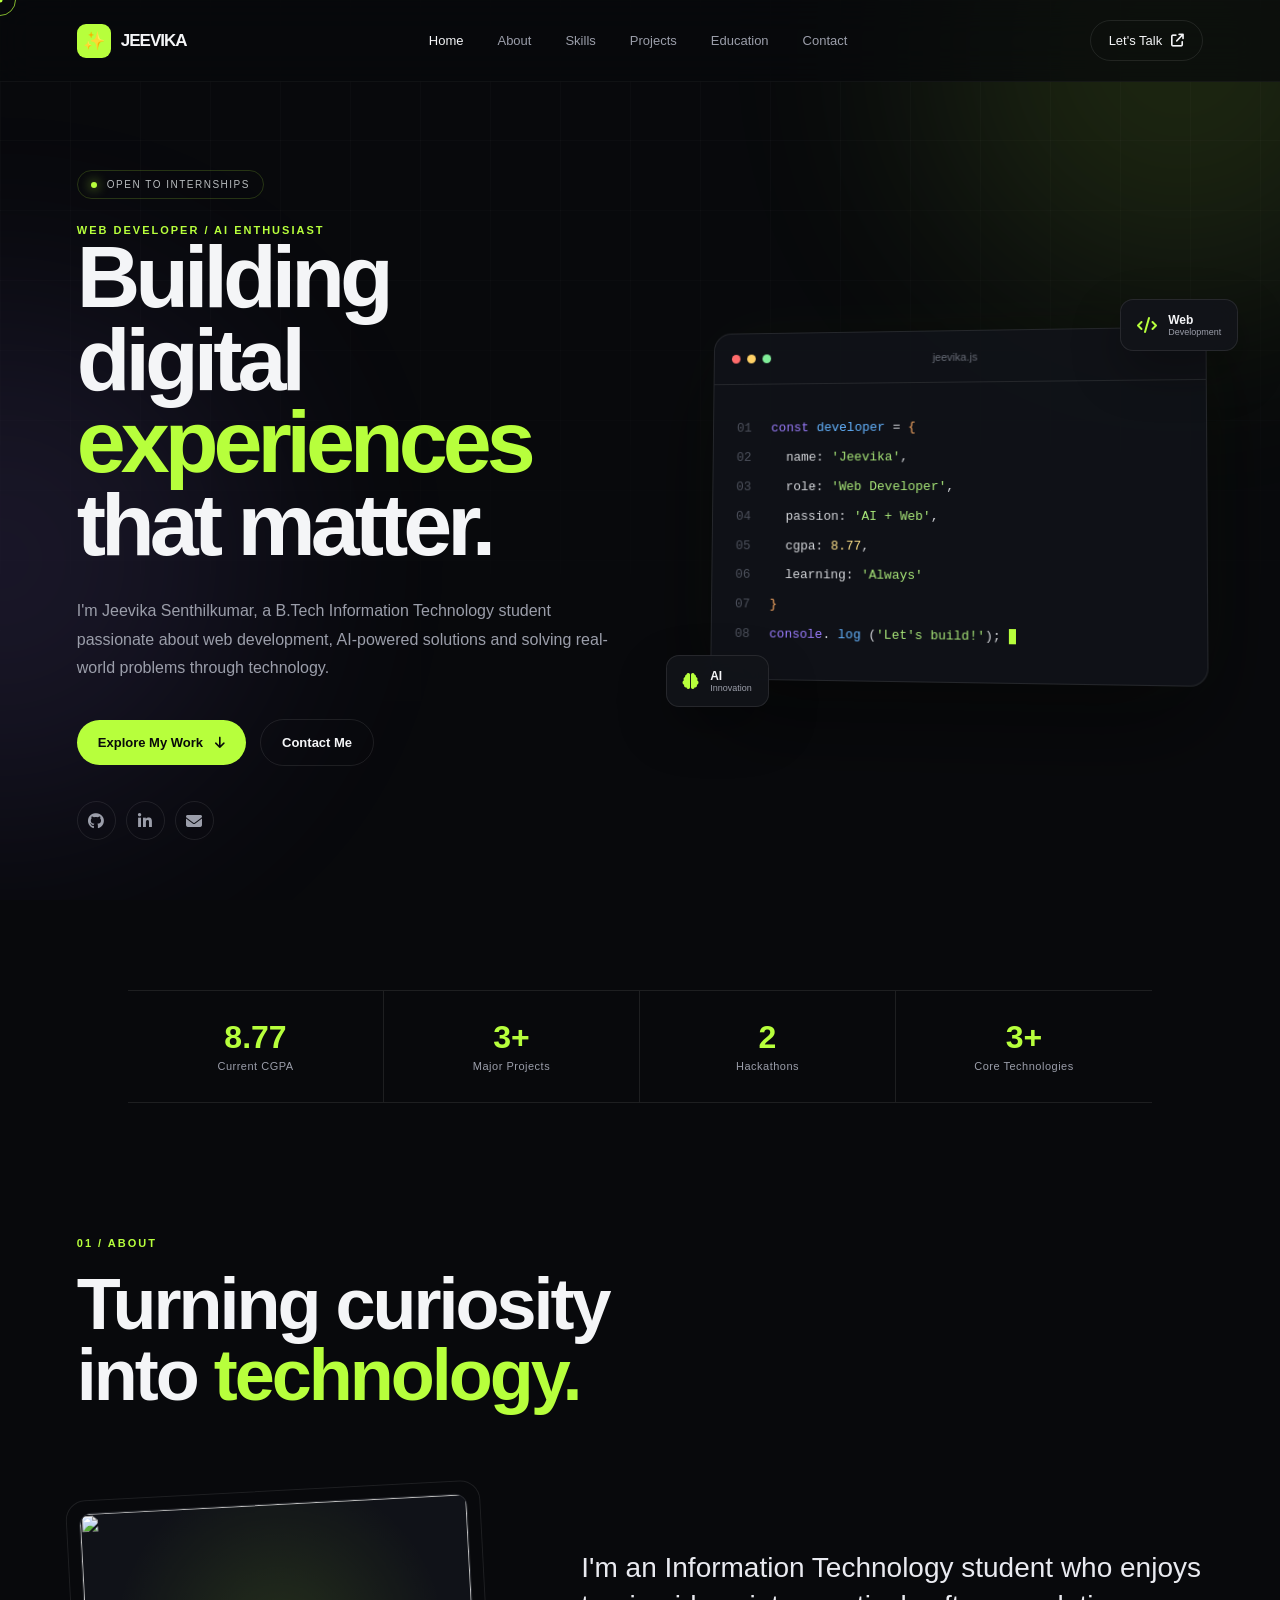
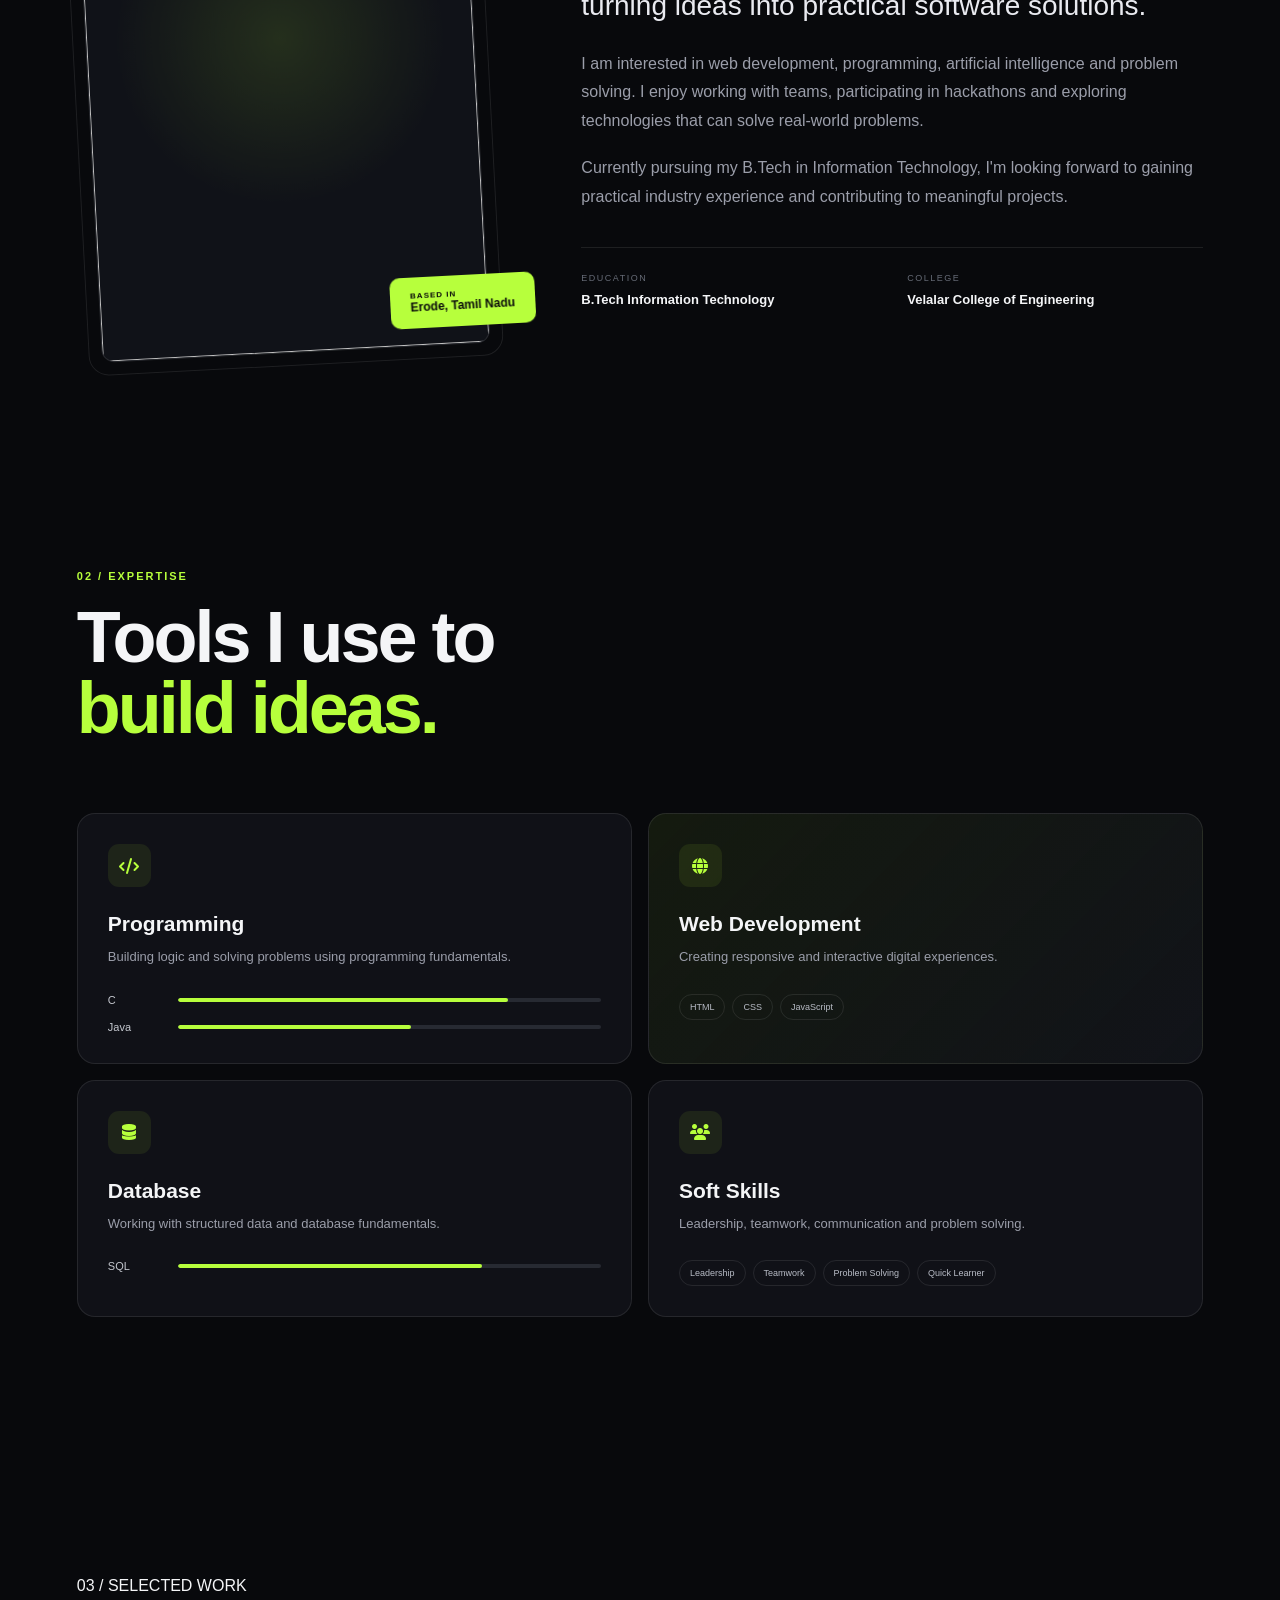
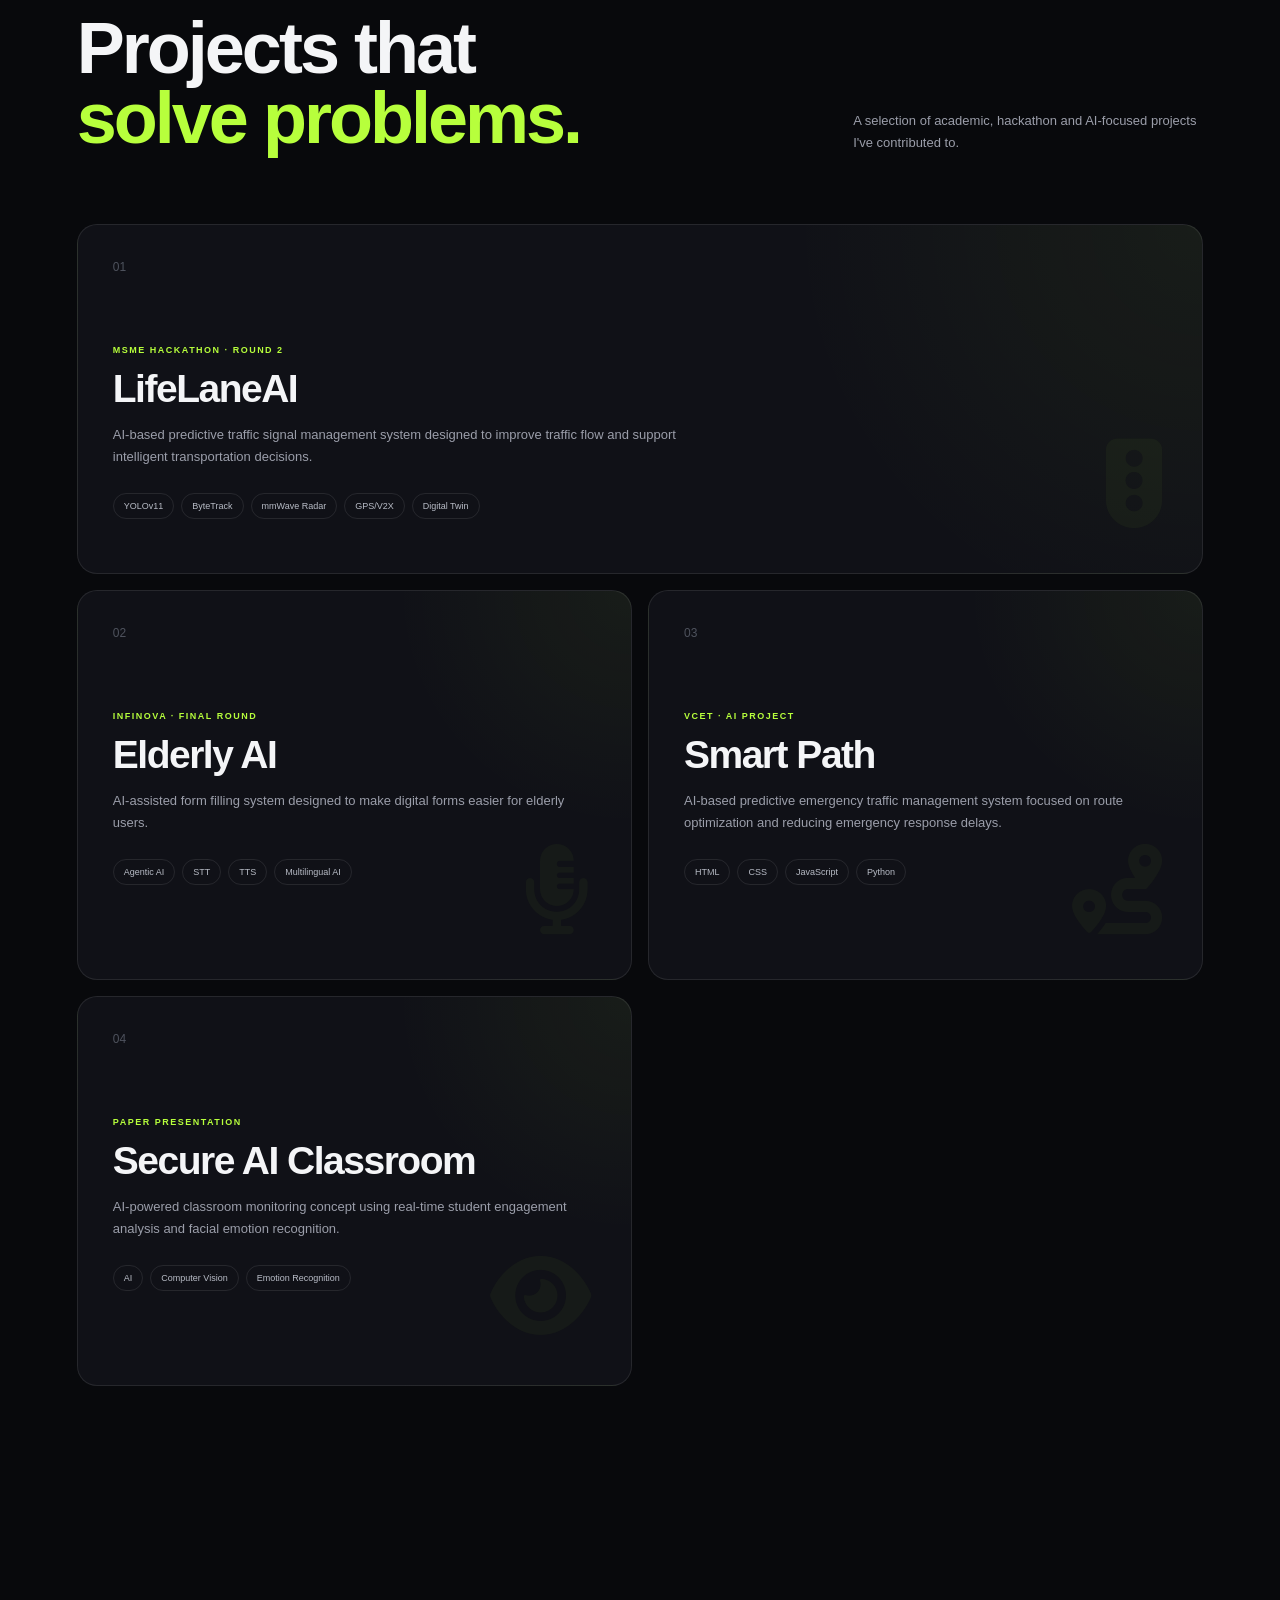
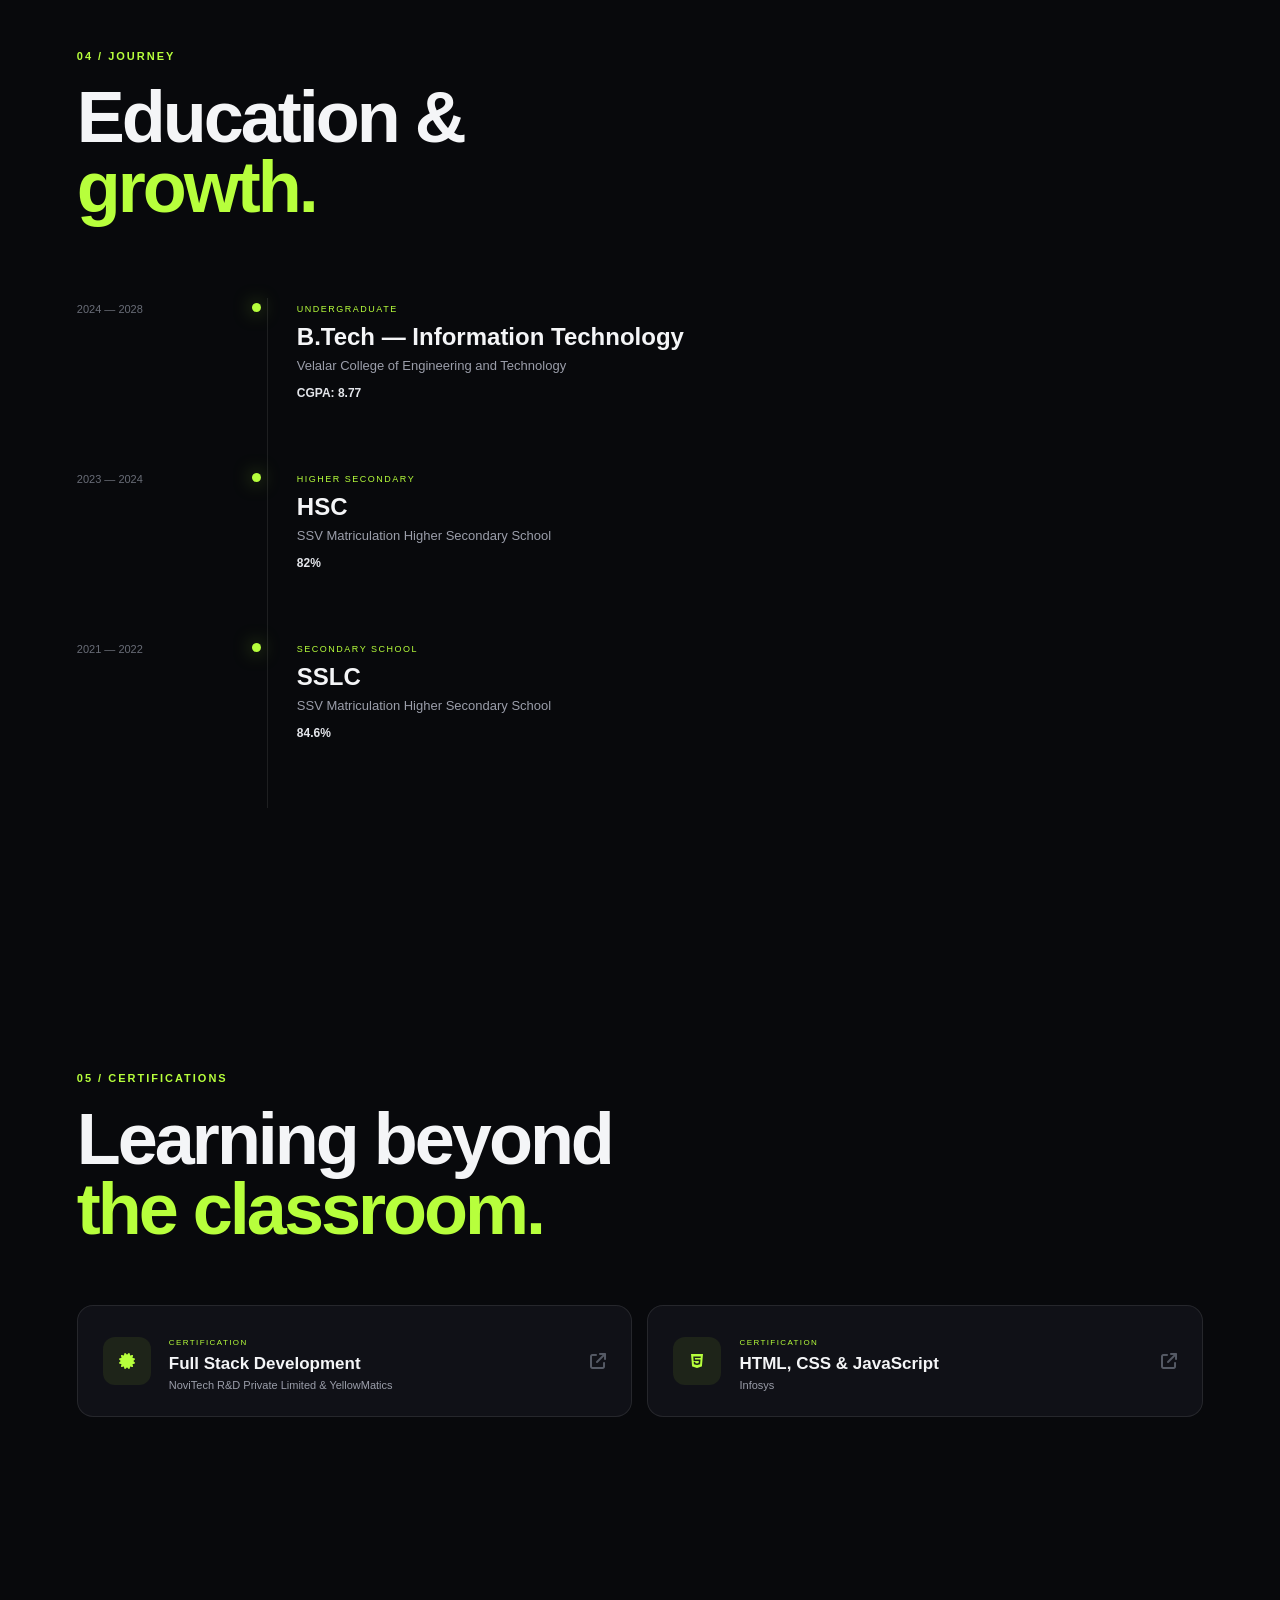
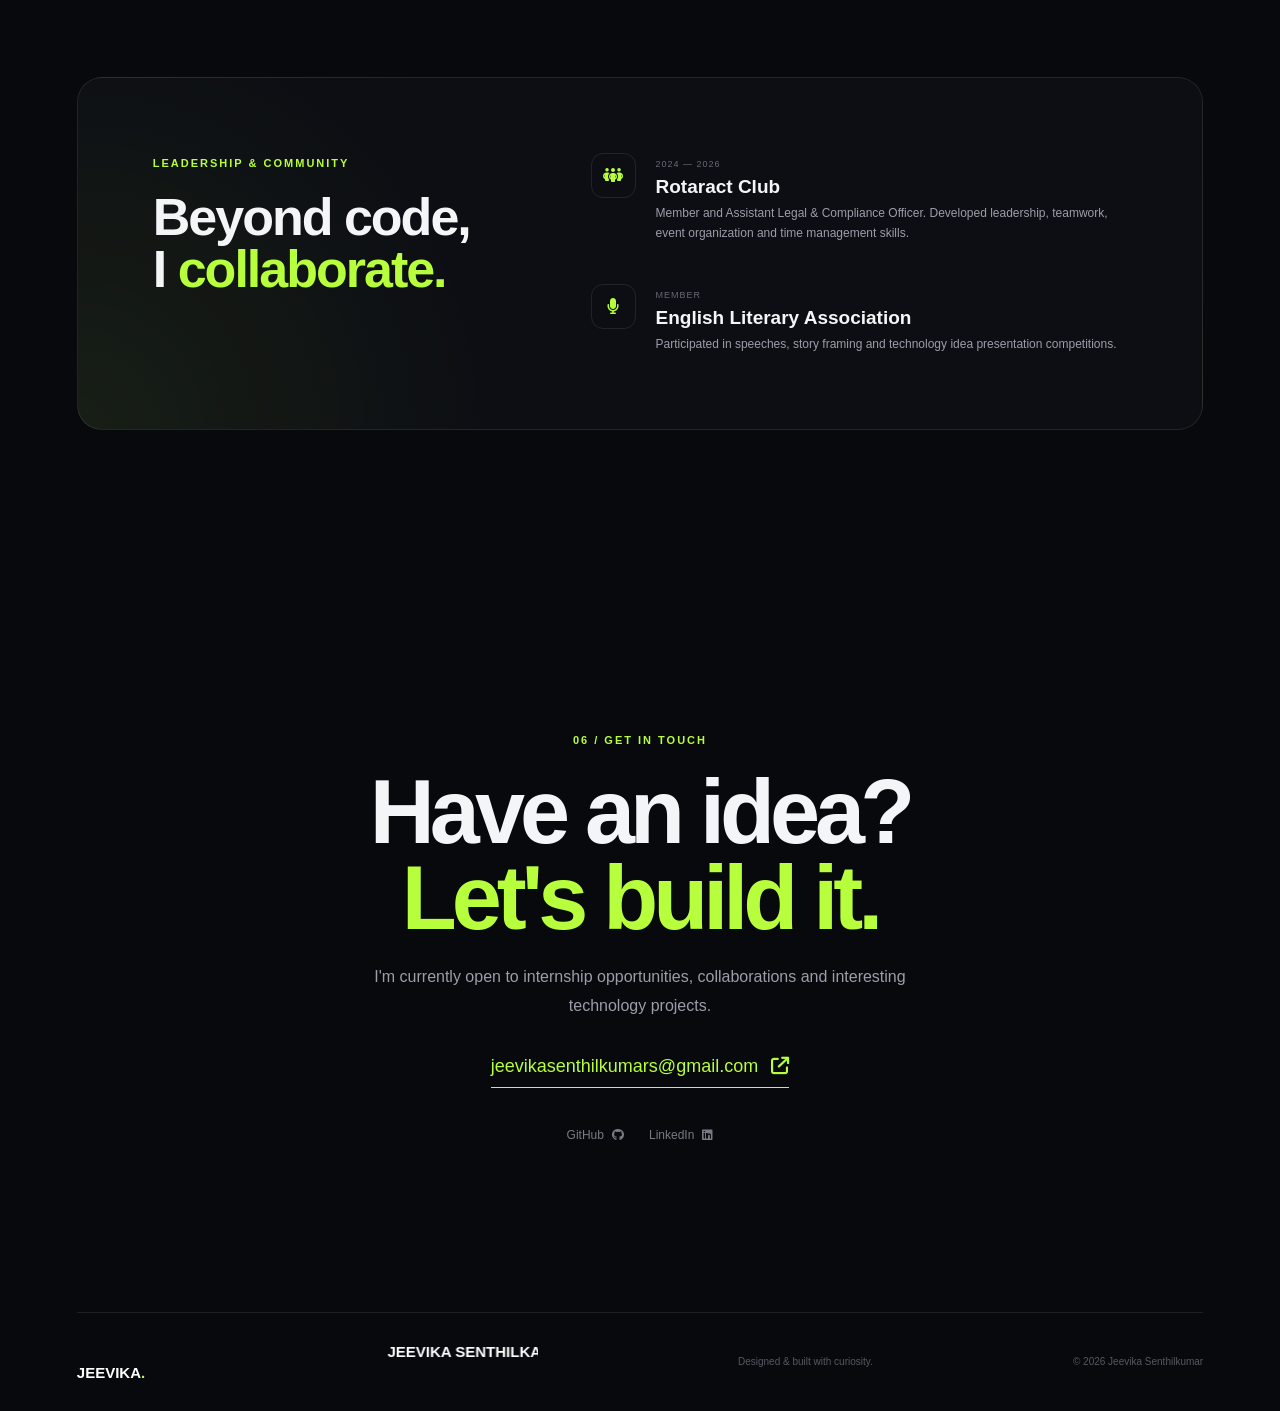
==== commit 75a536ff: "Update index.html" ====
--- a/index.html
+++ b/index.html
@@ -9,8 +9,9 @@
         name="description"
         content="Jeevika Senthilkumar - Web Developer, B.Tech Information Technology student and AI project enthusiast."
     >
-    <link href="index.js" rel="stylesheet">
-
+    <link rel="stylesheet" href="index.css">
+<script src="index.js"></script>
+    
     <link rel="preconnect" href="https://fonts.googleapis.com">
     <link rel="preconnect" href="https://fonts.gstatic.com" crossorigin>
 
